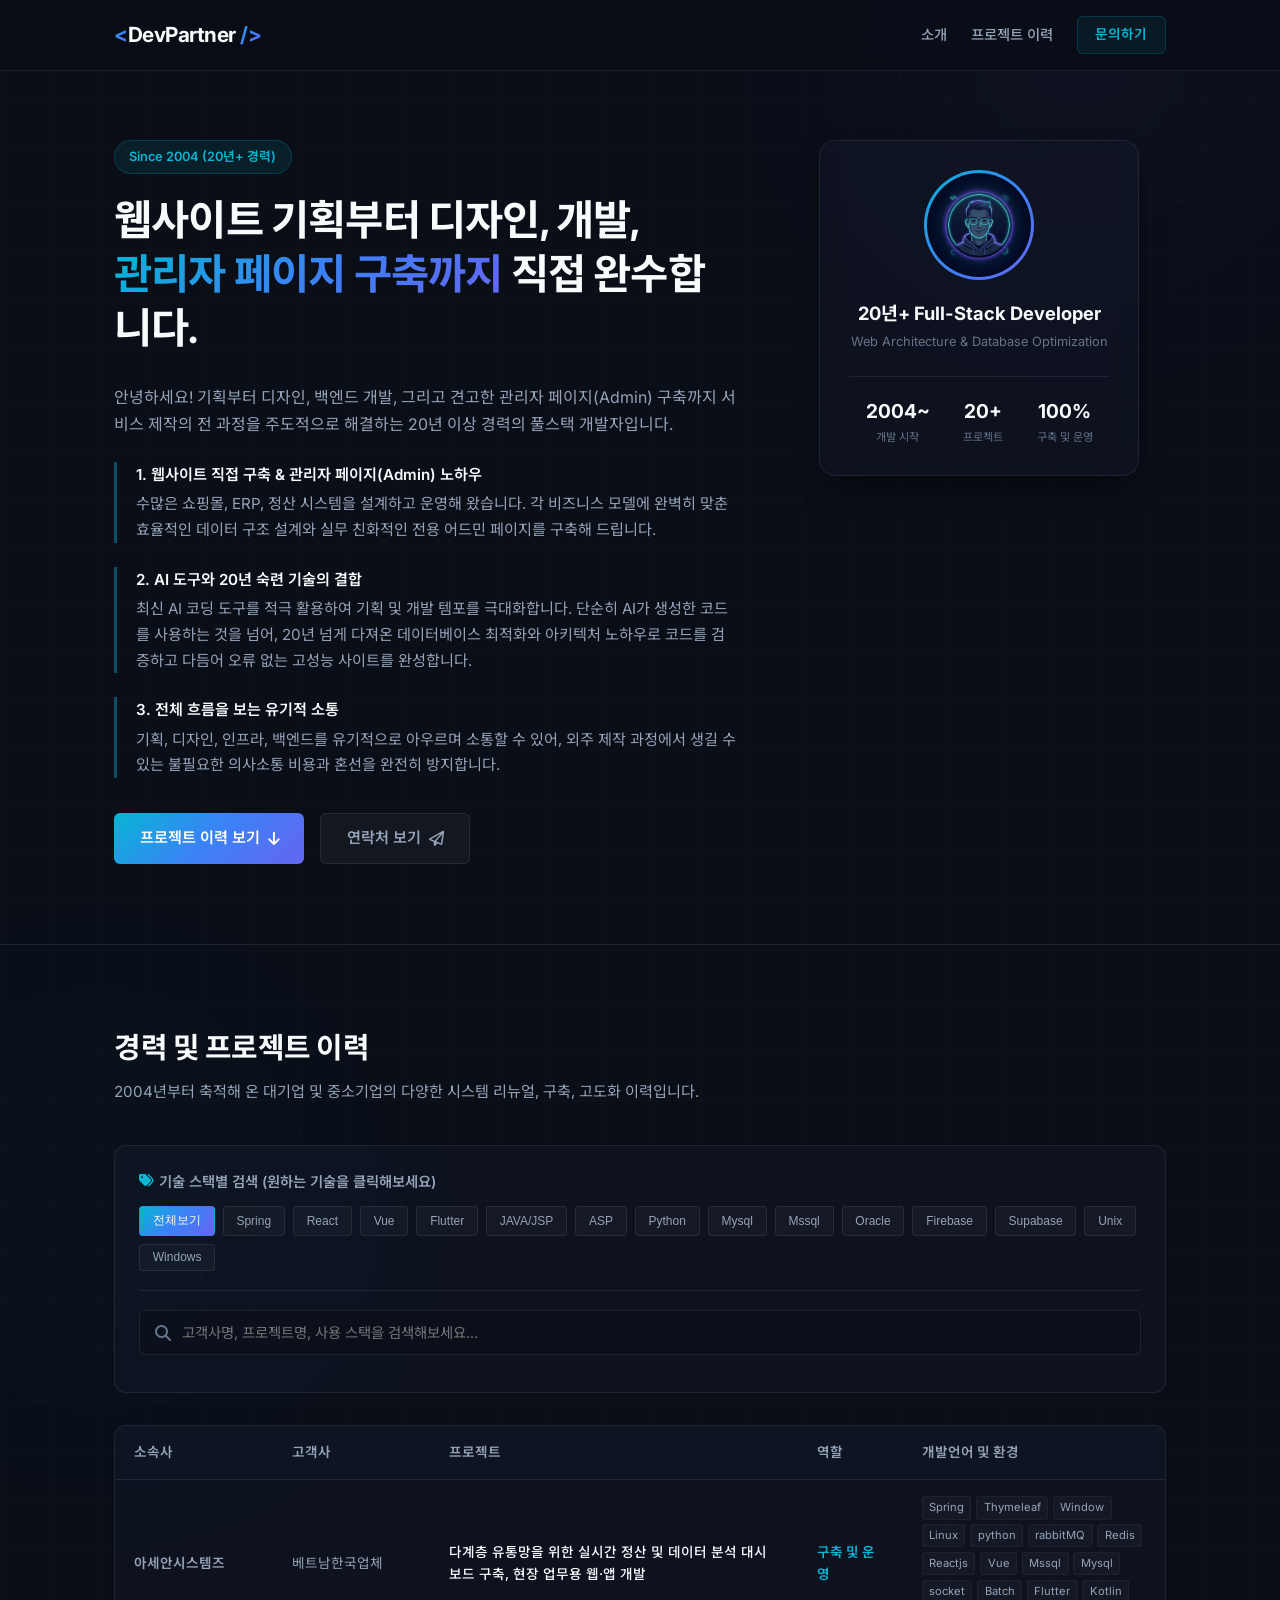
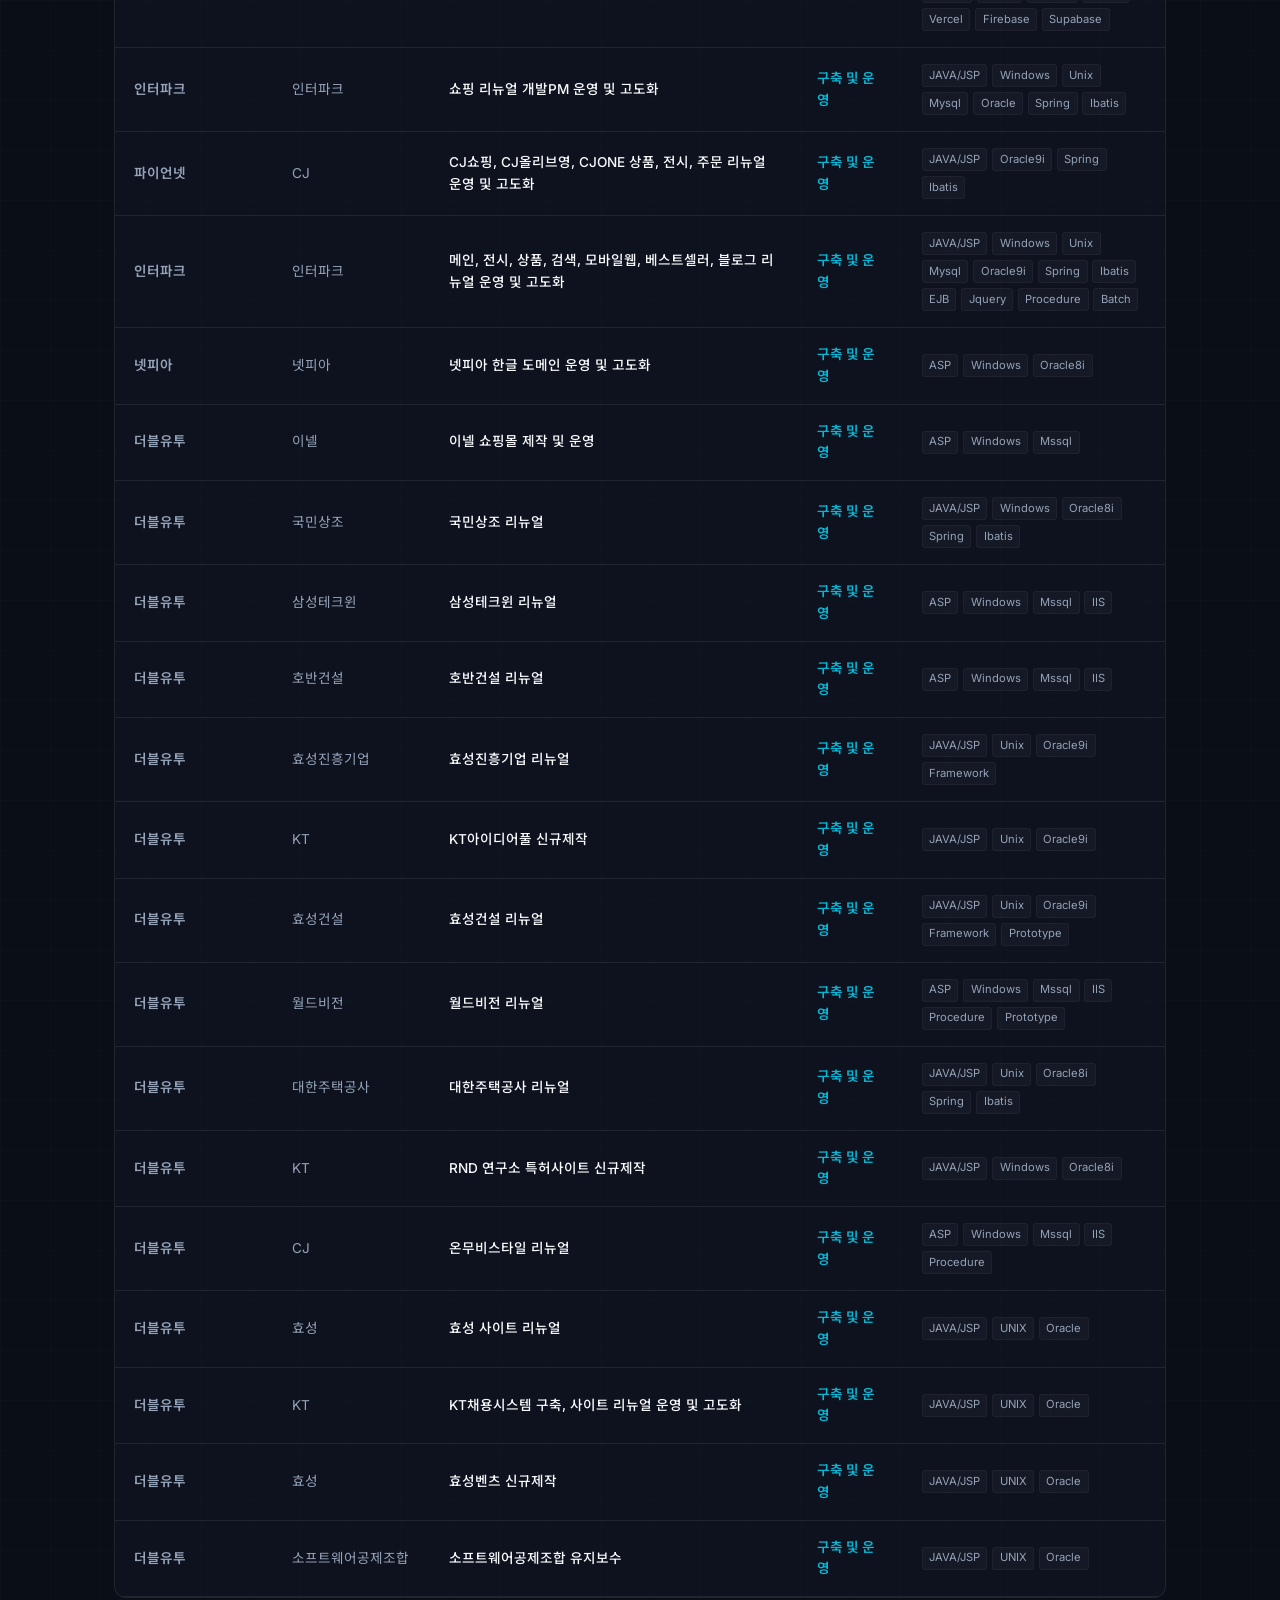
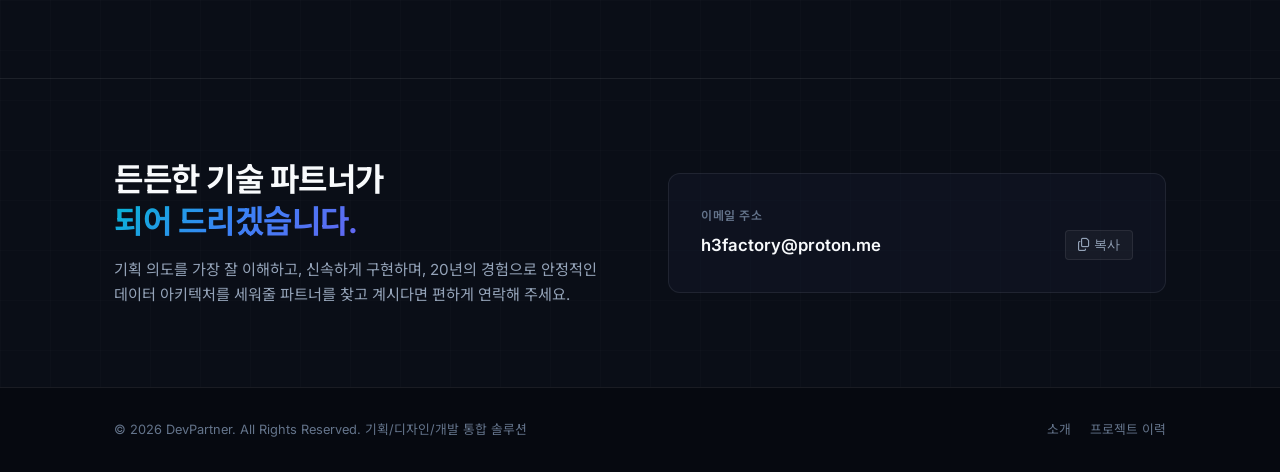
==== profile.html @ cbf25f6d "profile profile" ====
<!DOCTYPE html>
<html lang="ko">
<head>
    <meta charset="UTF-8">
    <meta name="viewport" content="width=device-width, initial-scale=1.0">
    <meta name="description" content="2004년부터 시작된 20년+ 경력의 풀스택 개발자 포트폴리오. 기획, 디자인, 백엔드 개발, 관리자 페이지 구축까지 웹서비스의 전 과정을 신뢰할 수 있게 해결합니다.">
    <meta name="keywords" content="풀스택 개발자, 웹개발, 관리자페이지 구축, 쇼핑몰 제작, ERP 개발, 데이터베이스 최적화, 20년 경력 개발자">
    <title>20년+ 경력 풀스택 개발자 | 신뢰받는 기술 파트너</title>
    <!-- Google Fonts -->
    <link rel="preconnect" href="https://fonts.googleapis.com">
    <link rel="preconnect" href="https://fonts.gstatic.com" crossorigin>
    <link href="https://fonts.googleapis.com/css2?family=Inter:wght@300;400;500;600;700&family=Noto+Sans+KR:wght@300;400;500;700&display=swap" rel="stylesheet">
    <!-- Font Awesome for Icons -->
    <link rel="stylesheet" href="https://cdnjs.cloudflare.com/ajax/libs/font-awesome/6.4.0/css/all.min.css">
    <!-- Custom Style -->
    <link rel="stylesheet" href="style.css">
</head>
<body>
    <!-- Background Decoration Grid -->
    <div class="grid-bg"></div>
    <div class="glow-effect glow-1"></div>
    <div class="glow-effect glow-2"></div>

    <header class="header">
        <div class="container header-container">
            <a href="#" class="logo">
                <span class="logo-accent">&lt;</span>DevPartner<span class="logo-accent"> /&gt;</span>
            </a>
            <nav class="nav">
                <a href="#about" class="nav-link">소개</a>
                <a href="#projects" class="nav-link">프로젝트 이력</a>
                <a href="#contact" class="nav-btn">문의하기</a>
            </nav>
        </div>
    </header>

    <main>
        <!-- Intro Section -->
        <section id="about" class="intro-section">
            <div class="container intro-container">
                <div class="intro-content">
                    <div class="badge">Since 2004 (20년+ 경력)</div>
                    <h1 class="intro-title">
                        웹사이트 기획부터 디자인, 개발,<br>
                        <span class="text-gradient">관리자 페이지 구축까지</span> 직접 완수합니다.
                    </h1>
                    <div class="intro-body-text">
                        <p>
                            안녕하세요! 기획부터 디자인, 백엔드 개발, 그리고 견고한 관리자 페이지(Admin) 구축까지 서비스 제작의 전 과정을 주도적으로 해결하는 20년 이상 경력의 풀스택 개발자입니다.
                        </p>
                        <p class="highlight-text">
                            <strong>1. 웹사이트 직접 구축 & 관리자 페이지(Admin) 노하우</strong><br>
                            수많은 쇼핑몰, ERP, 정산 시스템을 설계하고 운영해 왔습니다. 각 비즈니스 모델에 완벽히 맞춘 효율적인 데이터 구조 설계와 실무 친화적인 전용 어드민 페이지를 구축해 드립니다.
                        </p>
                        <p class="highlight-text">
                            <strong>2. AI 도구와 20년 숙련 기술의 결합</strong><br>
                            최신 AI 코딩 도구를 적극 활용하여 기획 및 개발 템포를 극대화합니다. 단순히 AI가 생성한 코드를 사용하는 것을 넘어, 20년 넘게 다져온 데이터베이스 최적화와 아키텍처 노하우로 코드를 검증하고 다듬어 오류 없는 고성능 사이트를 완성합니다.
                        </p>
                        <p class="highlight-text">
                            <strong>3. 전체 흐름을 보는 유기적 소통</strong><br>
                            기획, 디자인, 인프라, 백엔드를 유기적으로 아우르며 소통할 수 있어, 외주 제작 과정에서 생길 수 있는 불필요한 의사소통 비용과 혼선을 완전히 방지합니다.
                        </p>
                    </div>
                    <div class="intro-actions">
                        <a href="#projects" class="btn btn-primary">프로젝트 이력 보기 <i class="fa-solid fa-arrow-down"></i></a>
                        <a href="#contact" class="btn btn-secondary">연락처 보기 <i class="fa-regular fa-paper-plane"></i></a>
                    </div>
                </div>
                <div class="intro-visual">
                    <div class="profile-card">
                        <div class="profile-avatar-wrapper">
                            <img src="assets/developer_profile.png" alt="Developer Avatar" class="profile-avatar">
                        </div>
                        <div class="profile-info">
                            <div class="profile-name">20년+ Full-Stack Developer</div>
                            <div class="profile-subtitle">Web Architecture & Database Optimization</div>
                            <div class="profile-stats">
                                <div class="stat-item">
                                    <span class="stat-num">2004~</span>
                                    <span class="stat-label">개발 시작</span>
                                </div>
                                <div class="stat-item">
                                    <span class="stat-num">20+</span>
                                    <span class="stat-label">프로젝트</span>
                                </div>
                                <div class="stat-item">
                                    <span class="stat-num">100%</span>
                                    <span class="stat-label">구축 및 운영</span>
                                </div>
                            </div>
                        </div>
                    </div>
                </div>
            </div>
        </section>

        <!-- Projects & Tech Filter Section -->
        <section id="projects" class="projects-section">
            <div class="container">
                <div class="section-header-left">
                    <h2 class="section-title">경력 및 프로젝트 이력</h2>
                    <p class="section-subtitle">2004년부터 축적해 온 대기업 및 중소기업의 다양한 시스템 리뉴얼, 구축, 고도화 이력입니다.</p>
                </div>

                <!-- Skill Tags & Interactive Filter -->
                <div class="filter-wrapper">
                    <div class="filter-title"><i class="fa-solid fa-tags"></i> 기술 스택별 검색 (원하는 기술을 클릭해보세요)</div>
                    <div class="tech-tags-container" id="tech-tags-container">
                        <!-- Will be dynamically populated with tags -->
                    </div>
                    <div class="search-filter-box">
                        <div class="search-input-wrapper">
                            <i class="fa-solid fa-magnifying-glass search-icon"></i>
                            <input type="text" id="project-search" placeholder="고객사명, 프로젝트명, 사용 스택을 검색해보세요...">
                            <button id="clear-search" class="clear-search-btn" style="display: none;"><i class="fa-solid fa-xmark"></i></button>
                        </div>
                        <div class="active-filters" id="active-filters">
                            <!-- Active filter badges -->
                        </div>
                    </div>
                </div>

                <!-- Responsive Project Table/Card view -->
                <div class="project-table-container">
                    <table class="project-table" id="project-table">
                        <thead>
                            <tr>
                                <th style="width: 15%">소속사</th>
                                <th style="width: 15%">고객사</th>
                                <th style="width: 35%">프로젝트</th>
                                <th style="width: 10%">역할</th>
                                <th style="width: 25%">개발언어 및 환경</th>
                            </tr>
                        </thead>
                        <tbody id="project-tbody">
                            <!-- Dynamic rows loaded by JS -->
                        </tbody>
                    </table>
                    
                    <!-- Mobile view cards placeholder -->
                    <div class="project-cards-container" id="project-cards-container">
                        <!-- Dynamic cards loaded by JS -->
                    </div>

                    <!-- No results message -->
                    <div class="no-results" id="no-results" style="display: none;">
                        <i class="fa-solid fa-triangle-exclamation"></i>
                        <p>검색 조건에 맞는 프로젝트 이력이 없습니다. 다른 검색어를 입력해 보세요.</p>
                        <button class="btn btn-secondary btn-sm" id="reset-filters">필터 초기화</button>
                    </div>
                </div>
            </div>
        </section>

        <!-- CTA & Contact Section -->
        <section id="contact" class="contact-section">
            <div class="container contact-container">
                <div class="contact-info">
                    <h2 class="contact-title">든든한 기술 파트너가<br><span class="text-gradient">되어 드리겠습니다.</span></h2>
                    <p class="contact-desc">
                        기획 의도를 가장 잘 이해하고, 신속하게 구현하며, 20년의 경험으로 안정적인 데이터 아키텍처를 세워줄 파트너를 찾고 계시다면 편하게 연락해 주세요.
                    </p>
                </div>
                <div class="contact-card-simple">
                    <div class="contact-details-simple">
                        <div class="contact-item-simple">
                            <span class="contact-label-simple">이메일 주소</span>
                            <div class="contact-value-row">
                                <span class="contact-value-simple" id="email-text">h3factory@proton.me</span>
                                <button class="copy-btn-simple" data-clipboard="email-text" title="이메일 복사"><i class="fa-regular fa-copy"></i> 복사</button>
                            </div>
                        </div>
                    </div>
                </div>
            </div>
        </section>
    </main>

    <footer class="footer">
        <div class="container footer-container">
            <p class="copyright">&copy; 2026 DevPartner. All Rights Reserved. 기획/디자인/개발 통합 솔루션</p>
            <div class="footer-links">
                <a href="#about">소개</a>
                <a href="#projects">프로젝트 이력</a>
            </div>
        </div>
    </footer>

    <!-- Toast Notification for Copy -->
    <div id="toast" class="toast">복사되었습니다!</div>

    <!-- Script File -->
    <script src="script.js"></script>
</body>
</html>
---- style.css ----
/* Design System & Reset */
:root {
    --bg-main: #0a0e17;
    --bg-card: rgba(20, 27, 45, 0.4);
    --bg-header: rgba(10, 14, 23, 0.85);
    --border-color: rgba(255, 255, 255, 0.08);
    --border-hover: rgba(56, 189, 248, 0.3);
    
    --text-primary: #f8fafc;
    --text-secondary: #94a3b8;
    --text-muted: #64748b;
    
    --accent-blue: #3b82f6;
    --accent-teal: #0d9488;
    --accent-cyan: #06b6d4;
    --accent-indigo: #6366f1;
    --gradient-primary: linear-gradient(135deg, #06b6d4 0%, #3b82f6 50%, #6366f1 100%);
    
    --font-sans: 'Inter', 'Noto Sans KR', sans-serif;
    --transition-smooth: all 0.25s cubic-bezier(0.4, 0, 0.2, 1);
    --shadow-premium: 0 15px 35px -15px rgba(0, 0, 0, 0.8);
    --shadow-glow: 0 0 15px rgba(6, 182, 212, 0.15);
}

* {
    margin: 0;
    padding: 0;
    box-sizing: border-box;
}

html {
    scroll-behavior: smooth;
    font-size: 16px;
}

body {
    background-color: var(--bg-main);
    color: var(--text-primary);
    font-family: var(--font-sans);
    line-height: 1.6;
    overflow-x: hidden;
    position: relative;
}

/* Background Aesthetics */
.grid-bg {
    position: absolute;
    top: 0;
    left: 0;
    width: 100%;
    height: 100%;
    background-size: 50px 50px;
    background-image: 
        linear-gradient(to right, rgba(255, 255, 255, 0.012) 1px, transparent 1px),
        linear-gradient(to bottom, rgba(255, 255, 255, 0.012) 1px, transparent 1px);
    pointer-events: none;
    z-index: -2;
}

.glow-effect {
    position: absolute;
    width: 600px;
    height: 600px;
    border-radius: 50%;
    filter: blur(120px);
    pointer-events: none;
    z-index: -1;
    opacity: 0.5;
}

.glow-1 {
    top: -250px;
    right: -100px;
    background: radial-gradient(circle, rgba(99, 102, 241, 0.15) 0%, transparent 70%);
}

.glow-2 {
    top: 900px;
    left: -200px;
    background: radial-gradient(circle, rgba(6, 182, 212, 0.1) 0%, transparent 70%);
}

/* Container */
.container {
    width: 100%;
    max-width: 1100px;
    margin: 0 auto;
    padding: 0 1.5rem;
}

/* Typography & Accent */
.text-gradient {
    background: var(--gradient-primary);
    -webkit-background-clip: text;
    -webkit-text-fill-color: transparent;
    font-weight: 700;
}

/* Buttons */
.btn {
    display: inline-flex;
    align-items: center;
    justify-content: center;
    gap: 0.5rem;
    padding: 0.75rem 1.6rem;
    font-size: 0.95rem;
    font-weight: 600;
    border-radius: 6px;
    cursor: pointer;
    transition: var(--transition-smooth);
    text-decoration: none;
}

.btn-primary {
    background: var(--gradient-primary);
    color: #fff;
    border: none;
}

.btn-primary:hover {
    transform: translateY(-2px);
    box-shadow: var(--shadow-glow);
}

.btn-secondary {
    background: rgba(255, 255, 255, 0.04);
    color: var(--text-secondary);
    border: 1px solid var(--border-color);
}

.btn-secondary:hover {
    background: rgba(255, 255, 255, 0.08);
    border-color: var(--text-muted);
    color: var(--text-primary);
    transform: translateY(-2px);
}

.btn-sm {
    padding: 0.4rem 0.8rem;
    font-size: 0.8rem;
}

/* Header */
.header {
    position: fixed;
    top: 0;
    left: 0;
    width: 100%;
    z-index: 100;
    background: var(--bg-header);
    backdrop-filter: blur(16px);
    -webkit-backdrop-filter: blur(16px);
    border-bottom: 1px solid var(--border-color);
}

.header-container {
    height: 70px;
    display: flex;
    align-items: center;
    justify-content: space-between;
}

.logo {
    font-size: 1.3rem;
    font-weight: 700;
    color: var(--text-primary);
    text-decoration: none;
    letter-spacing: -0.5px;
}

.logo-accent {
    background: var(--gradient-primary);
    -webkit-background-clip: text;
    -webkit-text-fill-color: transparent;
}

.nav {
    display: flex;
    align-items: center;
    gap: 1.5rem;
}

.nav-link {
    color: var(--text-secondary);
    text-decoration: none;
    font-size: 0.9rem;
    font-weight: 500;
    transition: var(--transition-smooth);
}

.nav-link:hover {
    color: var(--text-primary);
}

.nav-btn {
    background: rgba(6, 182, 212, 0.08);
    color: var(--accent-cyan);
    border: 1px solid rgba(6, 182, 212, 0.2);
    padding: 0.45rem 1.1rem;
    border-radius: 6px;
    font-weight: 600;
    text-decoration: none;
    font-size: 0.85rem;
    transition: var(--transition-smooth);
}

.nav-btn:hover {
    background: var(--gradient-primary);
    color: #fff;
    border-color: transparent;
}

/* Intro Section */
.intro-section {
    padding-top: 140px;
    padding-bottom: 80px;
}

.intro-container {
    display: grid;
    grid-template-columns: 1.25fr 0.75fr;
    gap: 3.5rem;
    align-items: flex-start;
}

.badge {
    display: inline-flex;
    background: rgba(6, 182, 212, 0.1);
    color: var(--accent-cyan);
    padding: 0.35rem 0.9rem;
    border-radius: 50px;
    font-size: 0.8rem;
    font-weight: 600;
    margin-bottom: 1.2rem;
    border: 1px solid rgba(6, 182, 212, 0.2);
}

.intro-title {
    font-size: 2.6rem;
    font-weight: 700;
    line-height: 1.3;
    margin-bottom: 1.8rem;
    letter-spacing: -0.8px;
}

.intro-body-text {
    font-size: 1rem;
    color: var(--text-secondary);
    display: flex;
    flex-direction: column;
    gap: 1.5rem;
    margin-bottom: 2.2rem;
}

.intro-body-text p {
    line-height: 1.7;
}

.highlight-text {
    border-left: 3px solid rgba(6, 182, 212, 0.4);
    padding-left: 1.2rem;
    font-size: 0.95rem;
}

.highlight-text strong {
    color: var(--text-primary);
    font-weight: 600;
    display: inline-block;
    margin-bottom: 0.2rem;
}

.intro-actions {
    display: flex;
    gap: 1rem;
}

.intro-visual {
    display: flex;
    justify-content: center;
    position: sticky;
    top: 110px;
}

/* Profile Card */
.profile-card {
    background: var(--bg-card);
    backdrop-filter: blur(12px);
    -webkit-backdrop-filter: blur(12px);
    border: 1px solid var(--border-color);
    border-radius: 16px;
    padding: 1.8rem;
    width: 100%;
    max-width: 320px;
    box-shadow: var(--shadow-premium);
    text-align: center;
    transition: var(--transition-smooth);
}

.profile-card:hover {
    border-color: var(--border-hover);
    transform: translateY(-2px);
}

.profile-avatar-wrapper {
    width: 110px;
    height: 110px;
    border-radius: 50%;
    margin: 0 auto 1.2rem auto;
    padding: 3px;
    background: var(--gradient-primary);
}

.profile-avatar {
    width: 100%;
    height: 100%;
    border-radius: 50%;
    object-fit: cover;
    background: var(--bg-main);
}

.profile-name {
    font-size: 1.15rem;
    font-weight: 700;
    margin-bottom: 0.2rem;
}

.profile-subtitle {
    font-size: 0.8rem;
    color: var(--text-muted);
    margin-bottom: 1.5rem;
}

.profile-stats {
    display: flex;
    justify-content: space-around;
    border-top: 1px solid var(--border-color);
    padding-top: 1.2rem;
}

.stat-item {
    display: flex;
    flex-direction: column;
    align-items: center;
}

.stat-num {
    font-size: 1.2rem;
    font-weight: 700;
    color: var(--text-primary);
}

.stat-label {
    font-size: 0.7rem;
    color: var(--text-muted);
    margin-top: 0.1rem;
}

/* Projects Section */
.projects-section {
    padding: 80px 0;
    border-top: 1px solid var(--border-color);
}

.section-header-left {
    margin-bottom: 2.5rem;
}

.section-title {
    font-size: 1.8rem;
    font-weight: 700;
    margin-bottom: 0.6rem;
    letter-spacing: -0.5px;
}

.section-subtitle {
    font-size: 0.95rem;
    color: var(--text-secondary);
}

/* Filters & Search */
.filter-wrapper {
    background: var(--bg-card);
    border: 1px solid var(--border-color);
    border-radius: 12px;
    padding: 1.5rem;
    margin-bottom: 2rem;
}

.filter-title {
    font-size: 0.9rem;
    font-weight: 600;
    margin-bottom: 0.8rem;
    color: var(--text-secondary);
    display: flex;
    align-items: center;
    gap: 0.4rem;
}

.filter-title i {
    color: var(--accent-cyan);
}

.tech-tags-container {
    display: flex;
    flex-wrap: wrap;
    gap: 0.5rem;
    margin-bottom: 1.2rem;
}

.tech-tag {
    background: rgba(255, 255, 255, 0.03);
    border: 1px solid var(--border-color);
    color: var(--text-secondary);
    padding: 0.35rem 0.8rem;
    border-radius: 4px;
    font-size: 0.75rem;
    font-weight: 500;
    cursor: pointer;
    transition: var(--transition-smooth);
}

.tech-tag:hover {
    background: rgba(255, 255, 255, 0.07);
    color: var(--text-primary);
}

.tech-tag.active {
    background: var(--gradient-primary);
    color: #fff;
    border-color: transparent;
}

.search-filter-box {
    display: flex;
    flex-direction: column;
    gap: 0.8rem;
    border-top: 1px solid var(--border-color);
    padding-top: 1.2rem;
}

.search-input-wrapper {
    position: relative;
    width: 100%;
}

.search-icon {
    position: absolute;
    left: 1rem;
    top: 50%;
    transform: translateY(-50%);
    color: var(--text-muted);
}

#project-search {
    width: 100%;
    background: rgba(0, 0, 0, 0.15);
    border: 1px solid var(--border-color);
    padding: 0.8rem 1rem 0.8rem 2.6rem;
    border-radius: 6px;
    color: var(--text-primary);
    font-family: var(--font-sans);
    font-size: 0.9rem;
    transition: var(--transition-smooth);
}

#project-search:focus {
    outline: none;
    border-color: var(--accent-cyan);
}

.clear-search-btn {
    position: absolute;
    right: 1rem;
    top: 50%;
    transform: translateY(-50%);
    background: none;
    border: none;
    color: var(--text-muted);
    cursor: pointer;
}

.active-filters {
    display: flex;
    flex-wrap: wrap;
    gap: 0.4rem;
}

.filter-badge {
    background: rgba(6, 182, 212, 0.08);
    color: var(--accent-cyan);
    border: 1px solid rgba(6, 182, 212, 0.2);
    padding: 0.25rem 0.6rem;
    border-radius: 4px;
    font-size: 0.75rem;
    display: flex;
    align-items: center;
    gap: 0.3rem;
}

.filter-badge i {
    cursor: pointer;
}

/* Project Table Layout */
.project-table-container {
    background: var(--bg-card);
    border: 1px solid var(--border-color);
    border-radius: 12px;
    overflow: hidden;
}

.project-table {
    width: 100%;
    border-collapse: collapse;
    text-align: left;
}

.project-table th {
    background: rgba(15, 23, 42, 0.3);
    padding: 1rem 1.2rem;
    font-weight: 600;
    font-size: 0.85rem;
    color: var(--text-secondary);
    border-bottom: 1px solid var(--border-color);
}

.project-table td {
    padding: 1rem 1.2rem;
    font-size: 0.85rem;
    border-bottom: 1px solid var(--border-color);
    color: var(--text-secondary);
    vertical-align: middle;
}

.project-table tbody tr {
    transition: var(--transition-smooth);
}

.project-table tbody tr:hover {
    background: rgba(255, 255, 255, 0.015);
}

.project-table tbody tr:hover td {
    color: var(--text-primary);
}

.project-table td strong {
    color: var(--text-primary);
    font-weight: 500;
}

.cell-company {
    font-weight: 600;
}

.cell-role {
    font-weight: 600;
    color: var(--accent-cyan) !important;
}

.tech-badges-wrapper {
    display: flex;
    flex-wrap: wrap;
    gap: 0.3rem;
}

.badge-tech {
    background: rgba(255, 255, 255, 0.03);
    border: 1px solid rgba(255, 255, 255, 0.04);
    color: var(--text-secondary);
    padding: 0.1rem 0.4rem;
    border-radius: 3px;
    font-size: 0.7rem;
    font-family: 'Inter', sans-serif;
}

tr:hover .badge-tech {
    background: rgba(255, 255, 255, 0.06);
    color: var(--text-primary);
}

/* Mobile Cards View */
.project-cards-container {
    display: none;
    flex-direction: column;
    gap: 0.8rem;
    padding: 1.2rem;
}

.project-card-item {
    background: rgba(0, 0, 0, 0.15);
    border: 1px solid var(--border-color);
    border-radius: 8px;
    padding: 1.2rem;
    transition: var(--transition-smooth);
}

.project-card-item:hover {
    border-color: var(--border-hover);
}

.p-card-header {
    display: flex;
    justify-content: space-between;
    align-items: flex-start;
    margin-bottom: 0.6rem;
    border-bottom: 1px solid rgba(255, 255, 255, 0.04);
    padding-bottom: 0.6rem;
}

.p-card-meta {
    display: flex;
    flex-direction: column;
}

.p-card-company {
    font-size: 0.75rem;
    color: var(--accent-cyan);
    font-weight: 600;
}

.p-card-client {
    font-size: 0.95rem;
    font-weight: 700;
    color: var(--text-primary);
}

.p-card-role {
    background: rgba(13, 148, 136, 0.15);
    color: var(--accent-teal);
    font-size: 0.7rem;
    font-weight: 600;
    padding: 0.15rem 0.4rem;
    border-radius: 3px;
}

.p-card-title {
    font-size: 0.9rem;
    color: var(--text-primary);
    margin-bottom: 0.8rem;
    line-height: 1.45;
}

.p-card-techs {
    display: flex;
    flex-wrap: wrap;
    gap: 0.3rem;
}

/* No Results State */
.no-results {
    text-align: center;
    padding: 3rem 1.5rem;
    color: var(--text-secondary);
}

.no-results i {
    font-size: 2.5rem;
    color: var(--text-muted);
    margin-bottom: 0.8rem;
}

.no-results p {
    margin-bottom: 1.2rem;
}

/* Contact Section Simple */
.contact-section {
    padding: 80px 0;
    border-top: 1px solid var(--border-color);
}

.contact-container {
    display: grid;
    grid-template-columns: 1fr 1fr;
    gap: 3.5rem;
    align-items: center;
}

.contact-title {
    font-size: 2rem;
    font-weight: 700;
    line-height: 1.3;
    margin-bottom: 1rem;
    letter-spacing: -0.5px;
}

.contact-desc {
    font-size: 0.95rem;
    color: var(--text-secondary);
}

.contact-card-simple {
    background: var(--bg-card);
    border: 1px solid var(--border-color);
    border-radius: 12px;
    padding: 2rem;
}

.contact-details-simple {
    display: flex;
    flex-direction: column;
    gap: 1.2rem;
}

.contact-item-simple {
    display: flex;
    flex-direction: column;
    gap: 0.3rem;
}

.contact-label-simple {
    font-size: 0.75rem;
    color: var(--text-muted);
    text-transform: uppercase;
    letter-spacing: 0.5px;
    font-weight: 600;
}

.contact-value-row {
    display: flex;
    align-items: center;
    justify-content: space-between;
    gap: 1rem;
}

.contact-value-simple {
    font-size: 1.05rem;
    font-weight: 600;
    color: var(--text-primary);
    font-family: 'Inter', sans-serif;
}

.copy-btn-simple {
    background: rgba(255, 255, 255, 0.04);
    border: 1px solid var(--border-color);
    color: var(--text-secondary);
    cursor: pointer;
    padding: 0.35rem 0.75rem;
    border-radius: 4px;
    font-size: 0.8rem;
    font-weight: 500;
    display: flex;
    align-items: center;
    gap: 0.3rem;
    transition: var(--transition-smooth);
}

.copy-btn-simple:hover {
    background: rgba(255, 255, 255, 0.1);
    color: var(--text-primary);
    border-color: var(--text-muted);
}

/* Toast */
.toast {
    position: fixed;
    bottom: 2rem;
    right: 2rem;
    background: #0d9488;
    color: white;
    padding: 0.75rem 1.4rem;
    border-radius: 6px;
    font-weight: 600;
    box-shadow: 0 10px 25px rgba(13, 148, 136, 0.3);
    z-index: 1000;
    opacity: 0;
    transform: translateY(20px);
    pointer-events: none;
    transition: var(--transition-smooth);
}

.toast.show {
    opacity: 1;
    transform: translateY(0);
}

/* Footer */
.footer {
    border-top: 1px solid var(--border-color);
    padding: 2rem 0;
    background: #060910;
}

.footer-container {
    display: flex;
    justify-content: space-between;
    align-items: center;
}

.copyright {
    font-size: 0.8rem;
    color: var(--text-muted);
}

.footer-links {
    display: flex;
    gap: 1.2rem;
}

.footer-links a {
    font-size: 0.8rem;
    color: var(--text-muted);
    text-decoration: none;
    transition: var(--transition-smooth);
}

.footer-links a:hover {
    color: var(--text-primary);
}

/* Responsive */
@media (max-width: 992px) {
    .intro-container {
        grid-template-columns: 1fr;
        gap: 3rem;
    }
    
    .intro-visual {
        order: -1;
        position: relative;
        top: 0;
        margin-bottom: 1rem;
    }
    
    .profile-card {
        max-width: 100%;
        display: flex;
        align-items: center;
        text-align: left;
        gap: 2rem;
    }
    
    .profile-avatar-wrapper {
        margin: 0;
    }
    
    .profile-subtitle {
        margin-bottom: 0.5rem;
    }
    
    .profile-stats {
        border-top: none;
        padding-top: 0;
        gap: 2rem;
        justify-content: flex-start;
    }
    
    .contact-container {
        grid-template-columns: 1fr;
        gap: 2.5rem;
    }
}

@media (max-width: 768px) {
    html {
        font-size: 15px;
    }
    
    .intro-title {
        font-size: 2rem;
    }
    
    .profile-card {
        flex-direction: column;
        text-align: center;
        gap: 1rem;
    }
    
    .profile-avatar-wrapper {
        margin: 0 auto;
    }
    
    .profile-stats {
        border-top: 1px solid var(--border-color);
        padding-top: 1rem;
        justify-content: space-around;
        width: 100%;
    }
    
    /* Table Responsive Flip */
    .project-table {
        display: none;
    }
    
    .project-cards-container {
        display: flex;
    }
    
    .footer-container {
        flex-direction: column;
        gap: 1rem;
        text-align: center;
    }
}
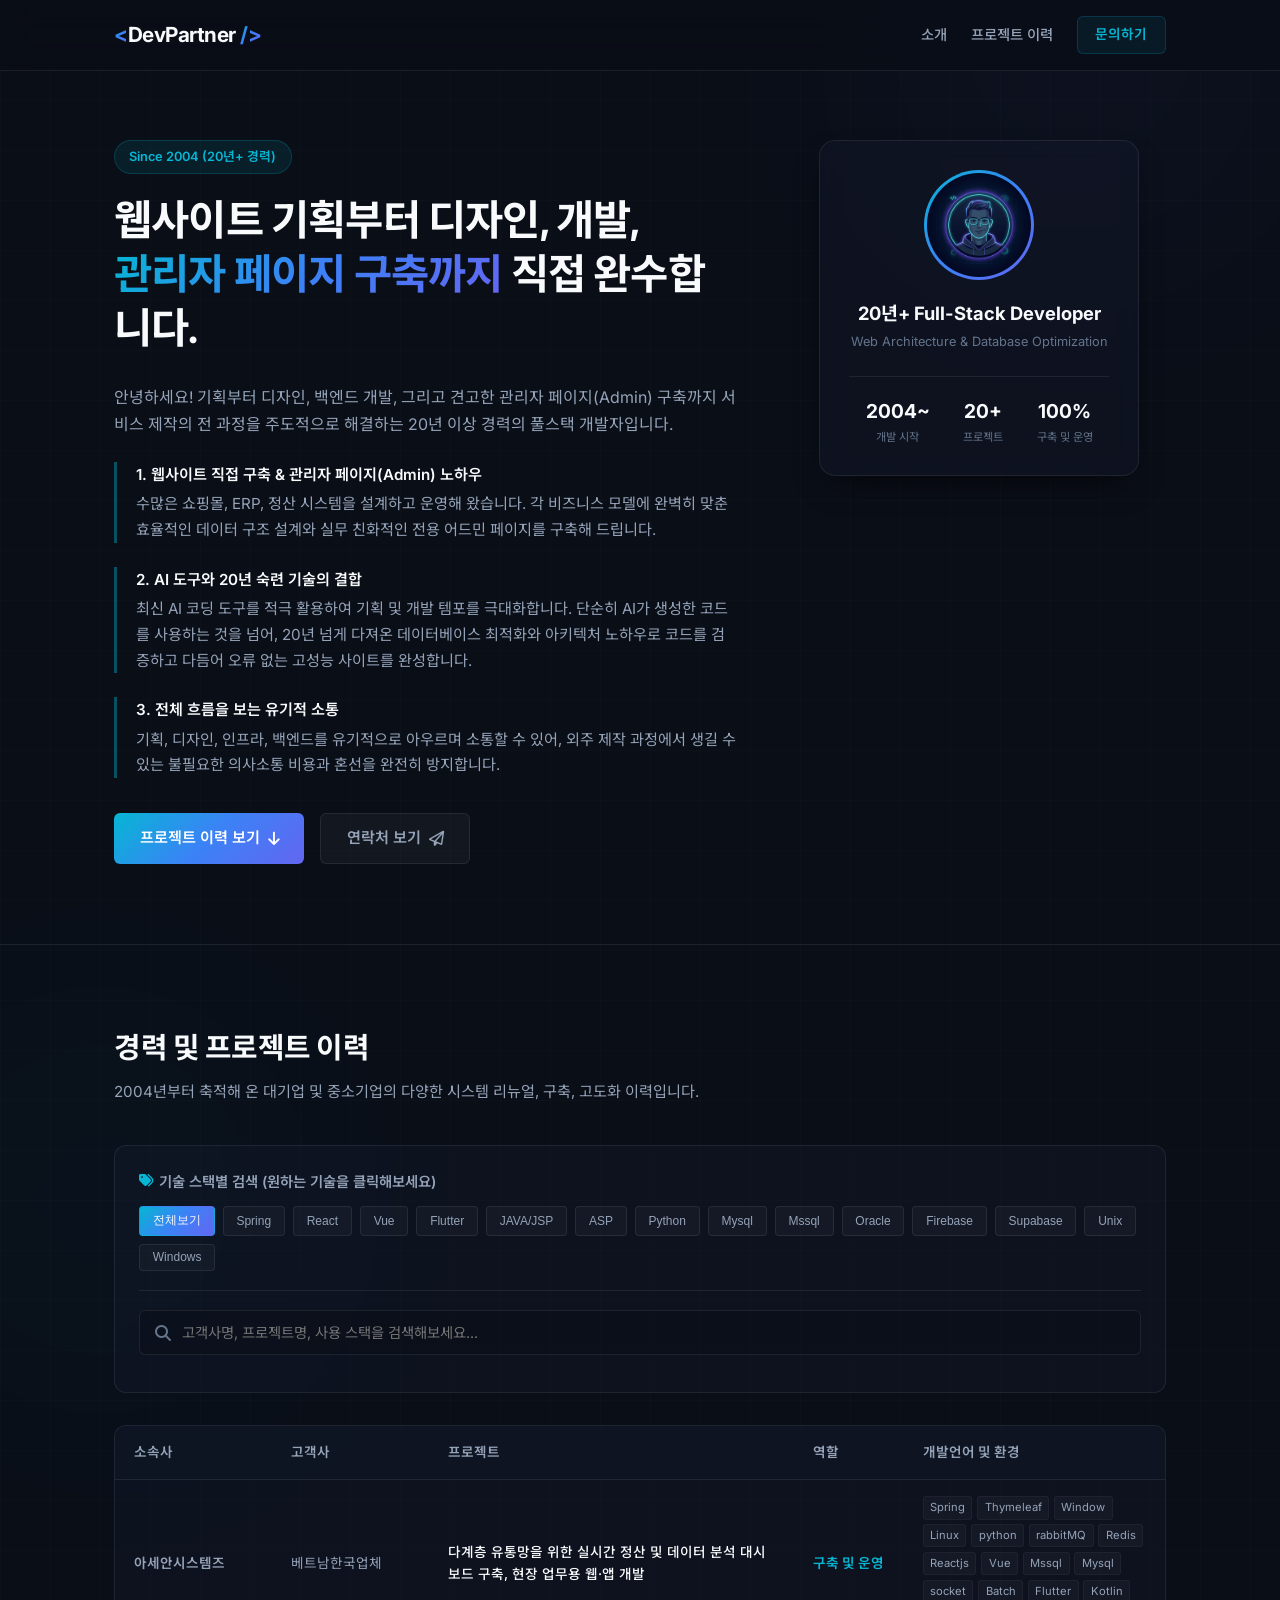
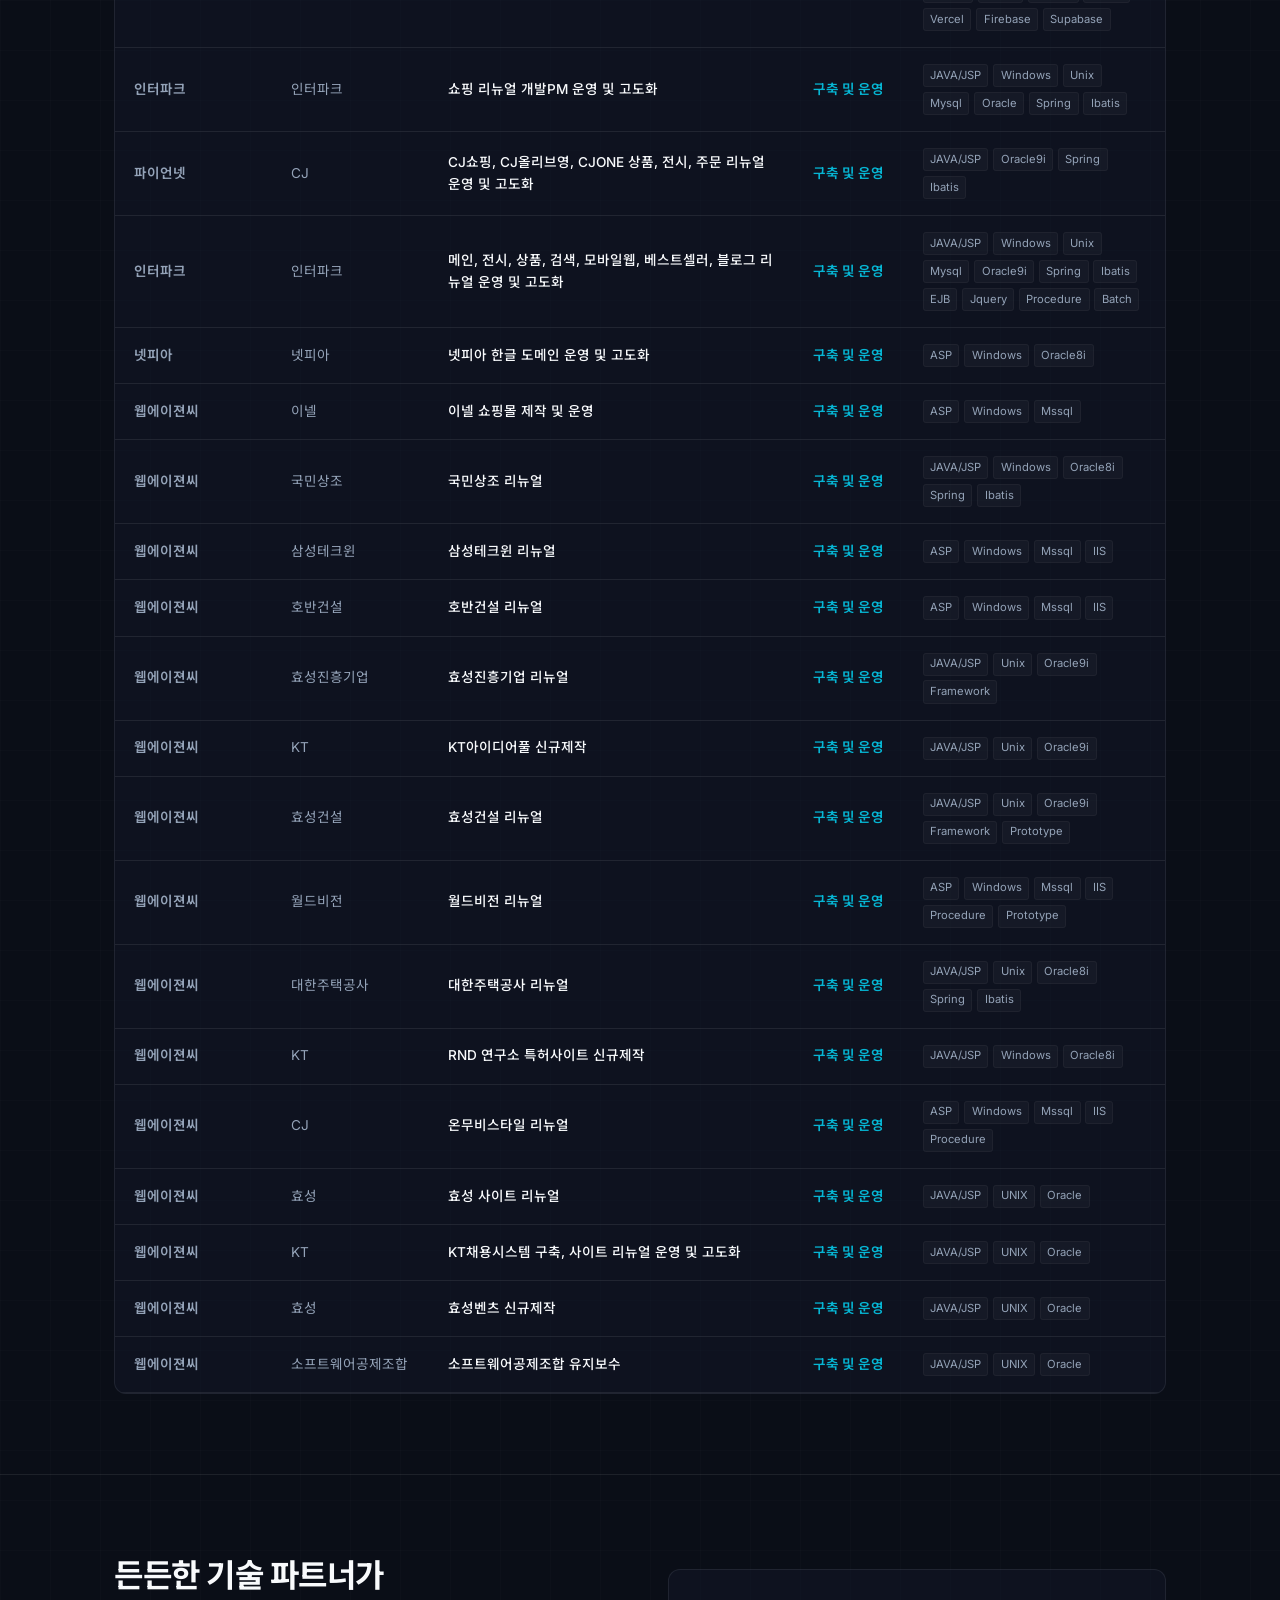
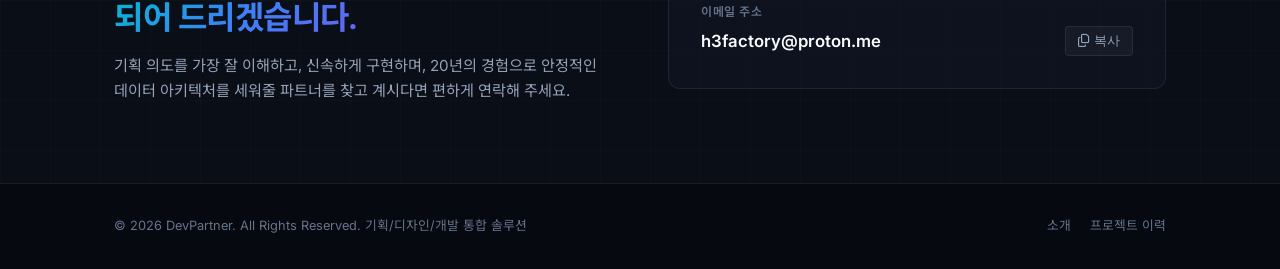
==== commit 5094a9f2: "4 4" ====
--- a/profile.html
+++ b/profile.html
@@ -1,20 +1,25 @@
 <!DOCTYPE html>
 <html lang="ko">
+
 <head>
     <meta charset="UTF-8">
     <meta name="viewport" content="width=device-width, initial-scale=1.0">
-    <meta name="description" content="2004년부터 시작된 20년+ 경력의 풀스택 개발자 포트폴리오. 기획, 디자인, 백엔드 개발, 관리자 페이지 구축까지 웹서비스의 전 과정을 신뢰할 수 있게 해결합니다.">
+    <meta name="description"
+        content="2004년부터 시작된 20년+ 경력의 풀스택 개발자 포트폴리오. 기획, 디자인, 백엔드 개발, 관리자 페이지 구축까지 웹서비스의 전 과정을 신뢰할 수 있게 해결합니다.">
     <meta name="keywords" content="풀스택 개발자, 웹개발, 관리자페이지 구축, 쇼핑몰 제작, ERP 개발, 데이터베이스 최적화, 20년 경력 개발자">
     <title>20년+ 경력 풀스택 개발자 | 신뢰받는 기술 파트너</title>
     <!-- Google Fonts -->
     <link rel="preconnect" href="https://fonts.googleapis.com">
     <link rel="preconnect" href="https://fonts.gstatic.com" crossorigin>
-    <link href="https://fonts.googleapis.com/css2?family=Inter:wght@300;400;500;600;700&family=Noto+Sans+KR:wght@300;400;500;700&display=swap" rel="stylesheet">
+    <link
+        href="https://fonts.googleapis.com/css2?family=Inter:wght@300;400;500;600;700&family=Noto+Sans+KR:wght@300;400;500;700&display=swap"
+        rel="stylesheet">
     <!-- Font Awesome for Icons -->
     <link rel="stylesheet" href="https://cdnjs.cloudflare.com/ajax/libs/font-awesome/6.4.0/css/all.min.css">
     <!-- Custom Style -->
-    <link rel="stylesheet" href="style.css">
+    <link rel="stylesheet" href="style.css?1">
 </head>
+
 <body>
     <!-- Background Decoration Grid -->
     <div class="grid-bg"></div>
@@ -46,15 +51,18 @@
                     </h1>
                     <div class="intro-body-text">
                         <p>
-                            안녕하세요! 기획부터 디자인, 백엔드 개발, 그리고 견고한 관리자 페이지(Admin) 구축까지 서비스 제작의 전 과정을 주도적으로 해결하는 20년 이상 경력의 풀스택 개발자입니다.
+                            안녕하세요! 기획부터 디자인, 백엔드 개발, 그리고 견고한 관리자 페이지(Admin) 구축까지 서비스 제작의 전 과정을 주도적으로 해결하는 20년 이상 경력의 풀스택
+                            개발자입니다.
                         </p>
                         <p class="highlight-text">
                             <strong>1. 웹사이트 직접 구축 & 관리자 페이지(Admin) 노하우</strong><br>
-                            수많은 쇼핑몰, ERP, 정산 시스템을 설계하고 운영해 왔습니다. 각 비즈니스 모델에 완벽히 맞춘 효율적인 데이터 구조 설계와 실무 친화적인 전용 어드민 페이지를 구축해 드립니다.
+                            수많은 쇼핑몰, ERP, 정산 시스템을 설계하고 운영해 왔습니다. 각 비즈니스 모델에 완벽히 맞춘 효율적인 데이터 구조 설계와 실무 친화적인 전용 어드민 페이지를
+                            구축해 드립니다.
                         </p>
                         <p class="highlight-text">
                             <strong>2. AI 도구와 20년 숙련 기술의 결합</strong><br>
-                            최신 AI 코딩 도구를 적극 활용하여 기획 및 개발 템포를 극대화합니다. 단순히 AI가 생성한 코드를 사용하는 것을 넘어, 20년 넘게 다져온 데이터베이스 최적화와 아키텍처 노하우로 코드를 검증하고 다듬어 오류 없는 고성능 사이트를 완성합니다.
+                            최신 AI 코딩 도구를 적극 활용하여 기획 및 개발 템포를 극대화합니다. 단순히 AI가 생성한 코드를 사용하는 것을 넘어, 20년 넘게 다져온 데이터베이스 최적화와
+                            아키텍처 노하우로 코드를 검증하고 다듬어 오류 없는 고성능 사이트를 완성합니다.
                         </p>
                         <p class="highlight-text">
                             <strong>3. 전체 흐름을 보는 유기적 소통</strong><br>
@@ -62,8 +70,10 @@
                         </p>
                     </div>
                     <div class="intro-actions">
-                        <a href="#projects" class="btn btn-primary">프로젝트 이력 보기 <i class="fa-solid fa-arrow-down"></i></a>
-                        <a href="#contact" class="btn btn-secondary">연락처 보기 <i class="fa-regular fa-paper-plane"></i></a>
+                        <a href="#projects" class="btn btn-primary">프로젝트 이력 보기 <i
+                                class="fa-solid fa-arrow-down"></i></a>
+                        <a href="#contact" class="btn btn-secondary">연락처 보기 <i
+                                class="fa-regular fa-paper-plane"></i></a>
                     </div>
                 </div>
                 <div class="intro-visual">
@@ -112,7 +122,8 @@
                         <div class="search-input-wrapper">
                             <i class="fa-solid fa-magnifying-glass search-icon"></i>
                             <input type="text" id="project-search" placeholder="고객사명, 프로젝트명, 사용 스택을 검색해보세요...">
-                            <button id="clear-search" class="clear-search-btn" style="display: none;"><i class="fa-solid fa-xmark"></i></button>
+                            <button id="clear-search" class="clear-search-btn" style="display: none;"><i
+                                    class="fa-solid fa-xmark"></i></button>
                         </div>
                         <div class="active-filters" id="active-filters">
                             <!-- Active filter badges -->
@@ -136,7 +147,7 @@
                             <!-- Dynamic rows loaded by JS -->
                         </tbody>
                     </table>
-                    
+
                     <!-- Mobile view cards placeholder -->
                     <div class="project-cards-container" id="project-cards-container">
                         <!-- Dynamic cards loaded by JS -->
@@ -167,7 +178,8 @@
                             <span class="contact-label-simple">이메일 주소</span>
                             <div class="contact-value-row">
                                 <span class="contact-value-simple" id="email-text">h3factory@proton.me</span>
-                                <button class="copy-btn-simple" data-clipboard="email-text" title="이메일 복사"><i class="fa-regular fa-copy"></i> 복사</button>
+                                <button class="copy-btn-simple" data-clipboard="email-text" title="이메일 복사"><i
+                                        class="fa-regular fa-copy"></i> 복사</button>
                             </div>
                         </div>
                     </div>
@@ -192,4 +204,5 @@
     <!-- Script File -->
     <script src="script.js"></script>
 </body>
-</html>
+
+</html>
--- a/style.css
+++ b/style.css
@@ -556,6 +556,7 @@
 .cell-role {
     font-weight: 600;
     color: var(--accent-cyan) !important;
+    white-space: nowrap;
 }
 
 .tech-badges-wrapper {
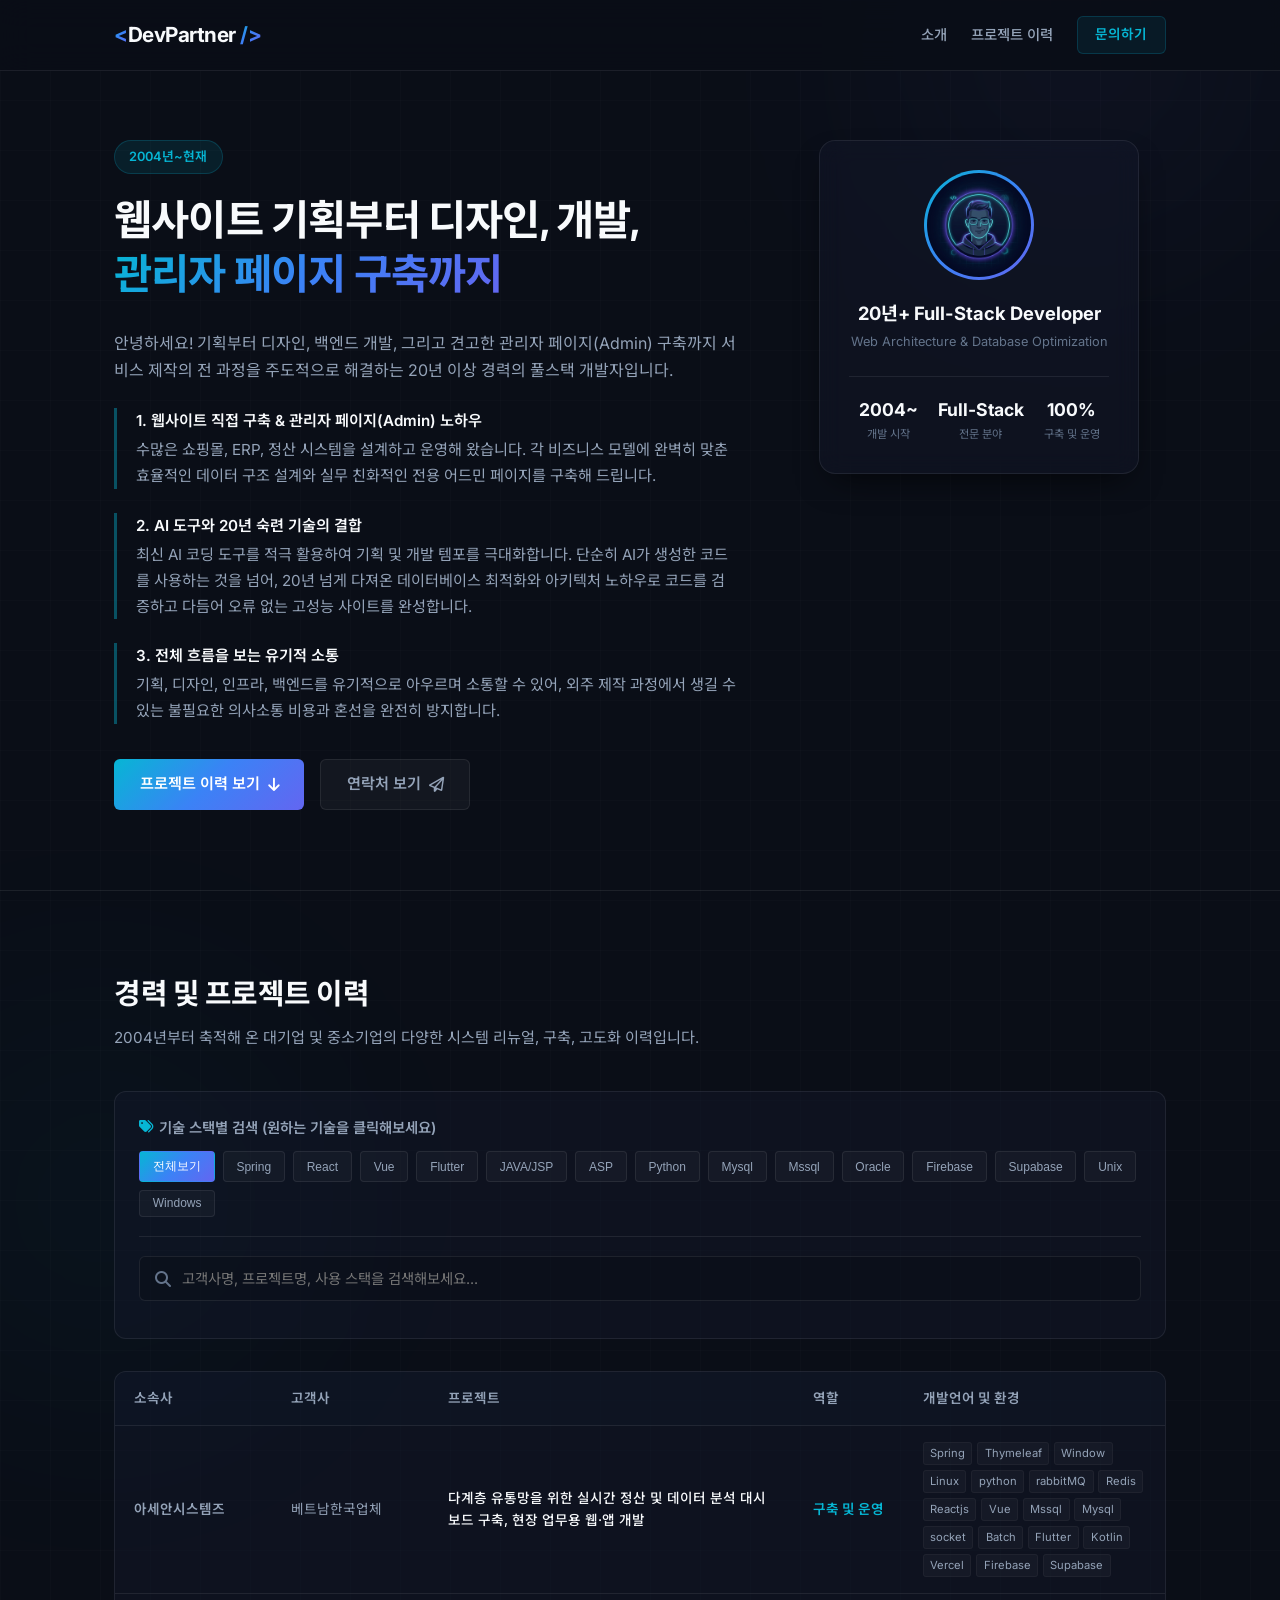
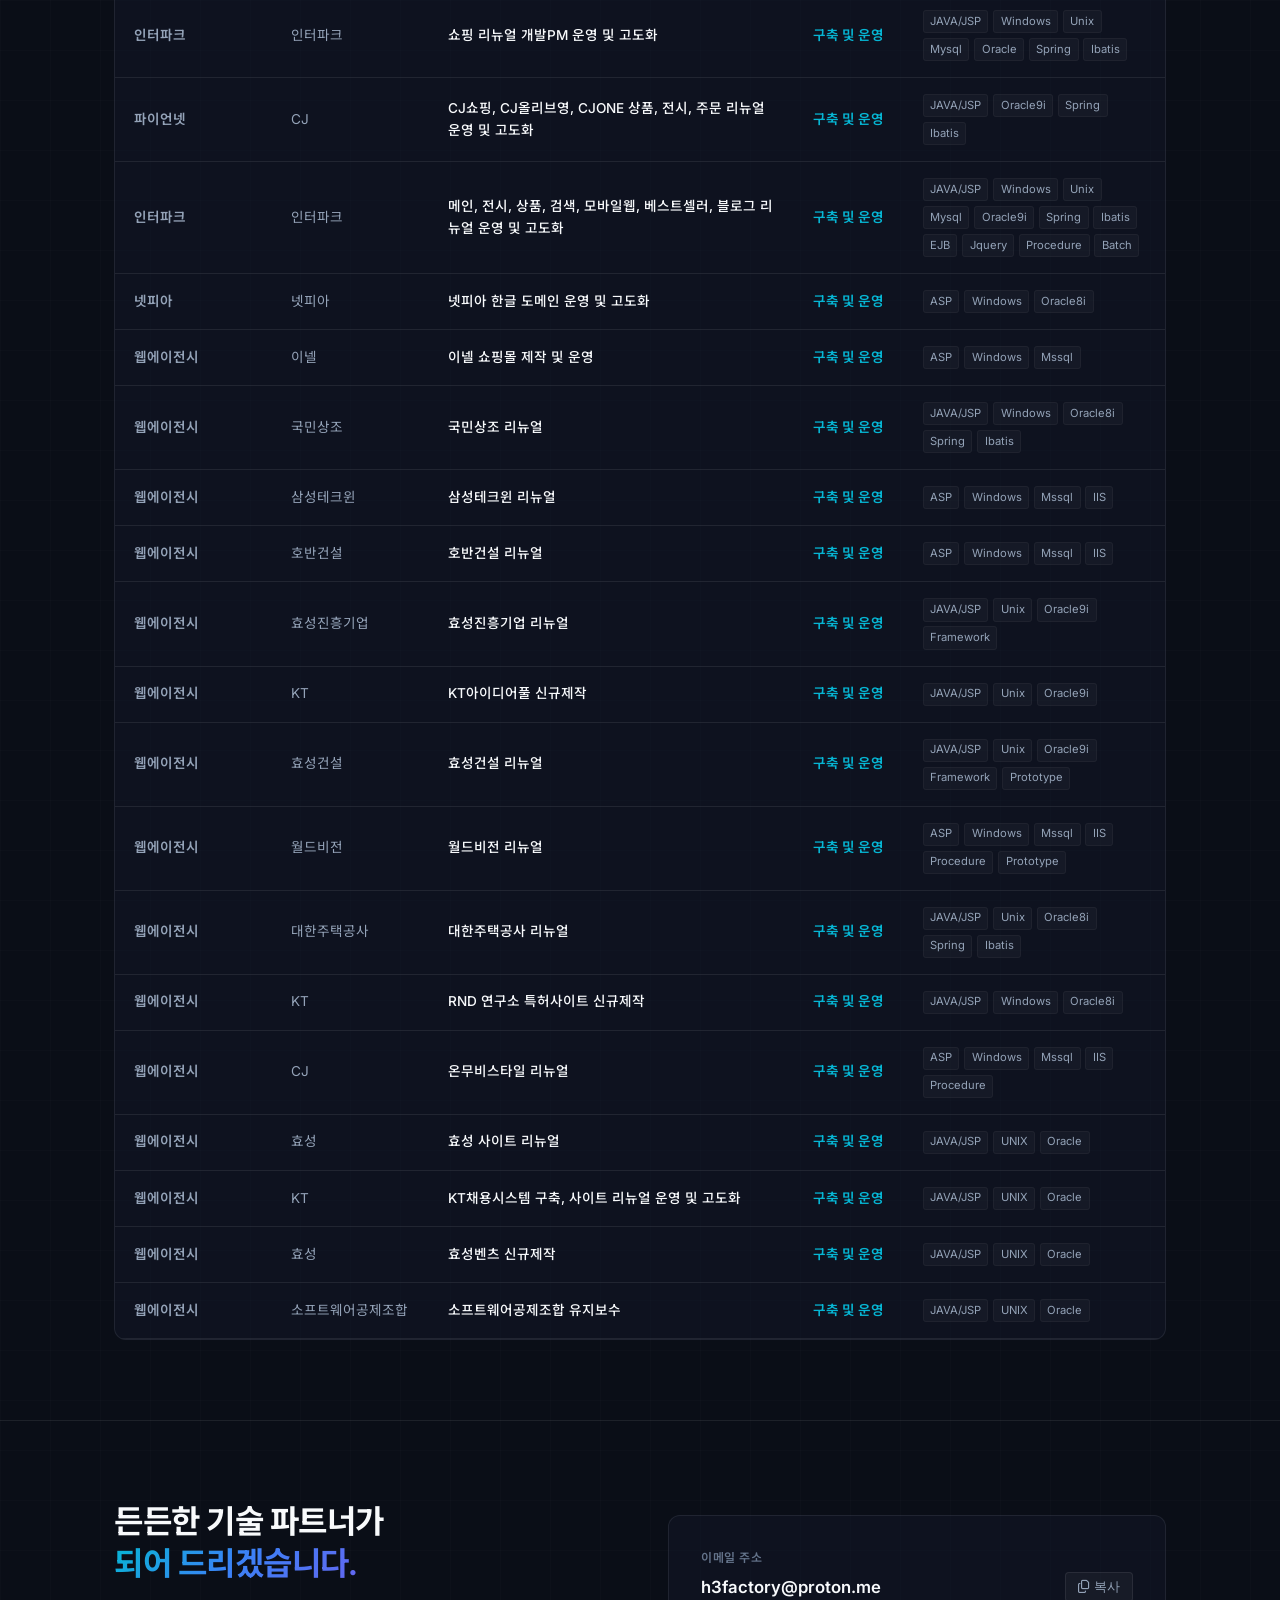
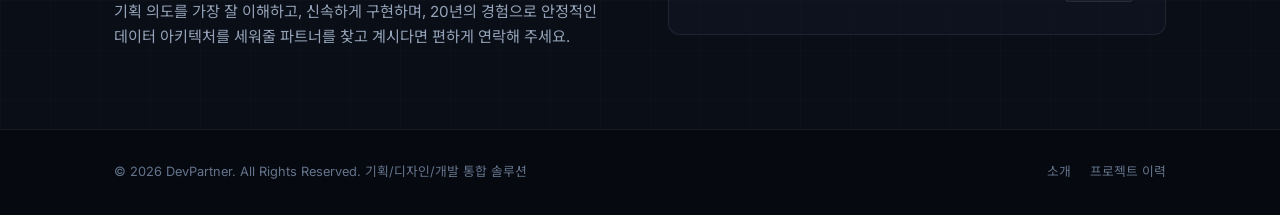
==== commit 971373b1: "11 22" ====
--- a/profile.html
+++ b/profile.html
@@ -44,10 +44,10 @@
         <section id="about" class="intro-section">
             <div class="container intro-container">
                 <div class="intro-content">
-                    <div class="badge">Since 2004 (20년+ 경력)</div>
+                    <div class="badge">2004년~현재</div>
                     <h1 class="intro-title">
                         웹사이트 기획부터 디자인, 개발,<br>
-                        <span class="text-gradient">관리자 페이지 구축까지</span> 직접 완수합니다.
+                        <span class="text-gradient">관리자 페이지 구축까지</span>
                     </h1>
                     <div class="intro-body-text">
                         <p>
@@ -90,8 +90,8 @@
                                     <span class="stat-label">개발 시작</span>
                                 </div>
                                 <div class="stat-item">
-                                    <span class="stat-num">20+</span>
-                                    <span class="stat-label">프로젝트</span>
+                                    <span class="stat-num">Full-Stack</span>
+                                    <span class="stat-label">전문 분야</span>
                                 </div>
                                 <div class="stat-item">
                                     <span class="stat-num">100%</span>
--- a/style.css
+++ b/style.css
@@ -344,9 +344,10 @@
 }
 
 .stat-num {
-    font-size: 1.2rem;
+    font-size: 1.1rem;
     font-weight: 700;
     color: var(--text-primary);
+    white-space: nowrap;
 }
 
 .stat-label {
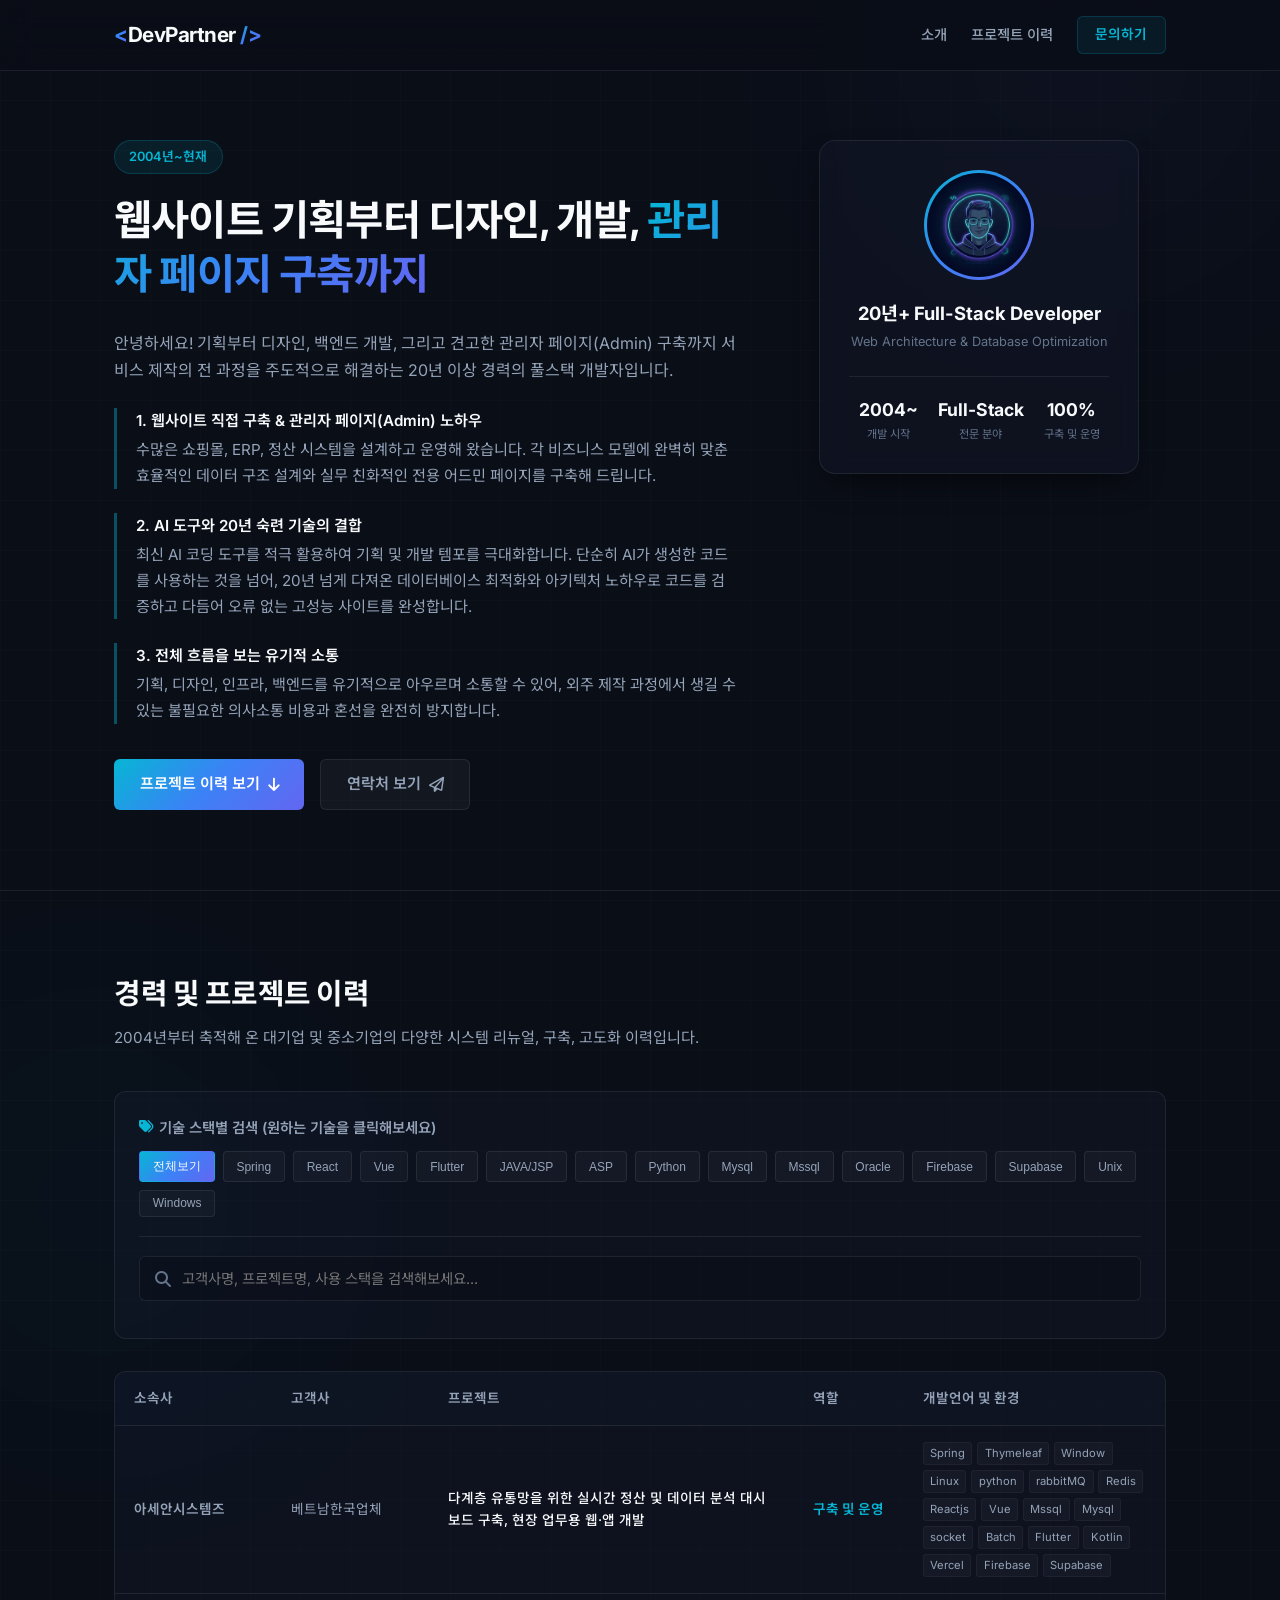
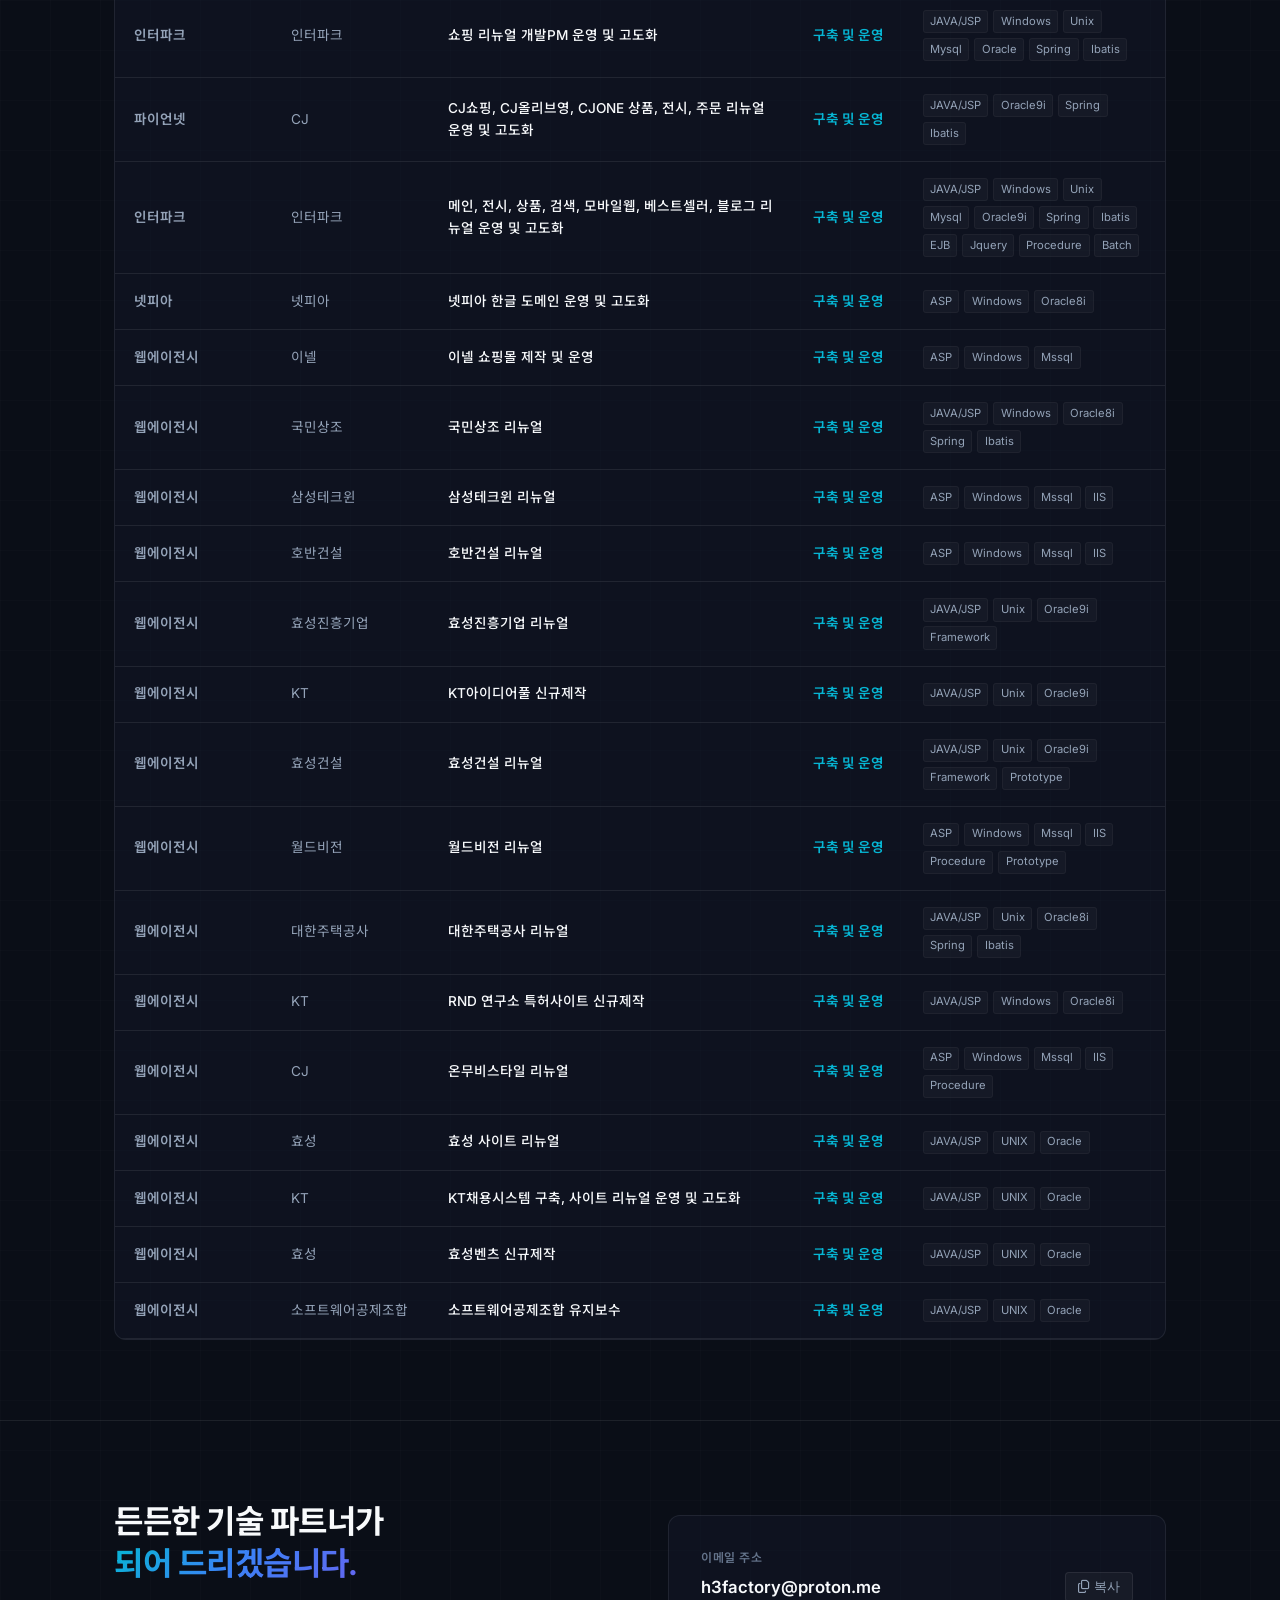
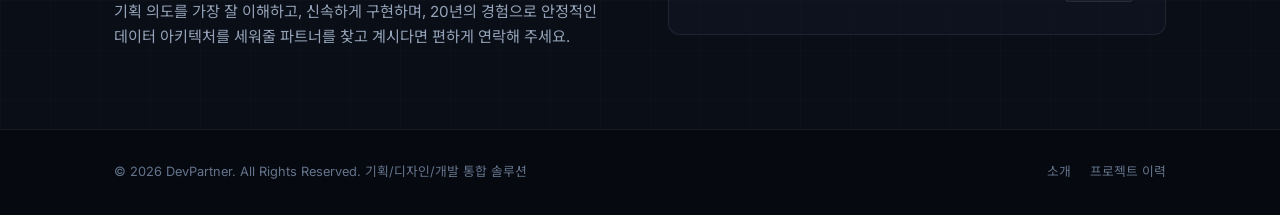
==== commit 11fec08a: "123 123" ====
--- a/profile.html
+++ b/profile.html
@@ -17,7 +17,7 @@
     <!-- Font Awesome for Icons -->
     <link rel="stylesheet" href="https://cdnjs.cloudflare.com/ajax/libs/font-awesome/6.4.0/css/all.min.css">
     <!-- Custom Style -->
-    <link rel="stylesheet" href="style.css?1">
+    <link rel="stylesheet" href="profile.css?1">
 </head>
 
 <body>
@@ -46,7 +46,7 @@
                 <div class="intro-content">
                     <div class="badge">2004년~현재</div>
                     <h1 class="intro-title">
-                        웹사이트 기획부터 디자인, 개발,<br>
+                        웹사이트 기획부터 디자인, 개발,
                         <span class="text-gradient">관리자 페이지 구축까지</span>
                     </h1>
                     <div class="intro-body-text">
--- a/profile.css
+++ b/profile.css
@@ -0,0 +1,968 @@
+/* Design System & Reset */
+:root {
+    --bg-main: #0a0e17;
+    --bg-card: rgba(20, 27, 45, 0.4);
+    --bg-header: rgba(10, 14, 23, 0.85);
+    --border-color: rgba(255, 255, 255, 0.08);
+    --border-hover: rgba(56, 189, 248, 0.3);
+    
+    --text-primary: #f8fafc;
+    --text-secondary: #94a3b8;
+    --text-muted: #64748b;
+    
+    --accent-blue: #3b82f6;
+    --accent-teal: #0d9488;
+    --accent-cyan: #06b6d4;
+    --accent-indigo: #6366f1;
+    --gradient-primary: linear-gradient(135deg, #06b6d4 0%, #3b82f6 50%, #6366f1 100%);
+    
+    --font-sans: 'Inter', 'Noto Sans KR', sans-serif;
+    --transition-smooth: all 0.25s cubic-bezier(0.4, 0, 0.2, 1);
+    --shadow-premium: 0 15px 35px -15px rgba(0, 0, 0, 0.8);
+    --shadow-glow: 0 0 15px rgba(6, 182, 212, 0.15);
+}
+
+* {
+    margin: 0;
+    padding: 0;
+    box-sizing: border-box;
+}
+
+html {
+    scroll-behavior: smooth;
+    font-size: 16px;
+    overflow-x: hidden;
+}
+
+body {
+    background-color: var(--bg-main);
+    color: var(--text-primary);
+    font-family: var(--font-sans);
+    line-height: 1.6;
+    overflow-x: hidden;
+    position: relative;
+}
+
+/* Background Aesthetics */
+.grid-bg {
+    position: absolute;
+    top: 0;
+    left: 0;
+    width: 100%;
+    height: 100%;
+    background-size: 50px 50px;
+    background-image: 
+        linear-gradient(to right, rgba(255, 255, 255, 0.012) 1px, transparent 1px),
+        linear-gradient(to bottom, rgba(255, 255, 255, 0.012) 1px, transparent 1px);
+    pointer-events: none;
+    z-index: -2;
+}
+
+.glow-effect {
+    position: absolute;
+    width: 600px;
+    height: 600px;
+    border-radius: 50%;
+    filter: blur(120px);
+    pointer-events: none;
+    z-index: -1;
+    opacity: 0.5;
+}
+
+.glow-1 {
+    top: -250px;
+    right: -100px;
+    background: radial-gradient(circle, rgba(99, 102, 241, 0.15) 0%, transparent 70%);
+}
+
+.glow-2 {
+    top: 900px;
+    left: -200px;
+    background: radial-gradient(circle, rgba(6, 182, 212, 0.1) 0%, transparent 70%);
+}
+
+/* Container */
+.container {
+    width: 100%;
+    max-width: 1100px;
+    margin: 0 auto;
+    padding: 0 1.5rem;
+}
+
+/* Typography & Accent */
+.text-gradient {
+    background: var(--gradient-primary);
+    -webkit-background-clip: text;
+    -webkit-text-fill-color: transparent;
+    font-weight: 700;
+}
+
+/* Buttons */
+.btn {
+    display: inline-flex;
+    align-items: center;
+    justify-content: center;
+    gap: 0.5rem;
+    padding: 0.75rem 1.6rem;
+    font-size: 0.95rem;
+    font-weight: 600;
+    border-radius: 6px;
+    cursor: pointer;
+    transition: var(--transition-smooth);
+    text-decoration: none;
+}
+
+.btn-primary {
+    background: var(--gradient-primary);
+    color: #fff;
+    border: none;
+}
+
+.btn-primary:hover {
+    transform: translateY(-2px);
+    box-shadow: var(--shadow-glow);
+}
+
+.btn-secondary {
+    background: rgba(255, 255, 255, 0.04);
+    color: var(--text-secondary);
+    border: 1px solid var(--border-color);
+}
+
+.btn-secondary:hover {
+    background: rgba(255, 255, 255, 0.08);
+    border-color: var(--text-muted);
+    color: var(--text-primary);
+    transform: translateY(-2px);
+}
+
+.btn-sm {
+    padding: 0.4rem 0.8rem;
+    font-size: 0.8rem;
+}
+
+/* Header */
+.header {
+    position: fixed;
+    top: 0;
+    left: 0;
+    width: 100%;
+    max-width: 100vw;
+    box-sizing: border-box;
+    z-index: 100;
+    background: var(--bg-header);
+    backdrop-filter: blur(16px);
+    -webkit-backdrop-filter: blur(16px);
+    border-bottom: 1px solid var(--border-color);
+}
+
+.header-container {
+    height: 70px;
+    display: flex;
+    align-items: center;
+    justify-content: space-between;
+}
+
+.logo {
+    font-size: 1.3rem;
+    font-weight: 700;
+    color: var(--text-primary);
+    text-decoration: none;
+    letter-spacing: -0.5px;
+}
+
+.logo-accent {
+    background: var(--gradient-primary);
+    -webkit-background-clip: text;
+    -webkit-text-fill-color: transparent;
+}
+
+.nav {
+    display: flex;
+    align-items: center;
+    gap: 1.5rem;
+}
+
+.nav-link {
+    color: var(--text-secondary);
+    text-decoration: none;
+    font-size: 0.9rem;
+    font-weight: 500;
+    transition: var(--transition-smooth);
+}
+
+.nav-link:hover {
+    color: var(--text-primary);
+}
+
+.nav-btn {
+    background: rgba(6, 182, 212, 0.08);
+    color: var(--accent-cyan);
+    border: 1px solid rgba(6, 182, 212, 0.2);
+    padding: 0.45rem 1.1rem;
+    border-radius: 6px;
+    font-weight: 600;
+    text-decoration: none;
+    font-size: 0.85rem;
+    transition: var(--transition-smooth);
+}
+
+.nav-btn:hover {
+    background: var(--gradient-primary);
+    color: #fff;
+    border-color: transparent;
+}
+
+/* Intro Section */
+.intro-section {
+    padding-top: 140px;
+    padding-bottom: 80px;
+}
+
+.intro-container {
+    display: grid;
+    grid-template-columns: 1.25fr 0.75fr;
+    gap: 3.5rem;
+    align-items: flex-start;
+}
+
+.badge {
+    display: inline-flex;
+    background: rgba(6, 182, 212, 0.1);
+    color: var(--accent-cyan);
+    padding: 0.35rem 0.9rem;
+    border-radius: 50px;
+    font-size: 0.8rem;
+    font-weight: 600;
+    margin-bottom: 1.2rem;
+    border: 1px solid rgba(6, 182, 212, 0.2);
+}
+
+.intro-title {
+    font-size: 2.6rem;
+    font-weight: 700;
+    line-height: 1.3;
+    margin-bottom: 1.8rem;
+    letter-spacing: -0.8px;
+}
+
+.intro-body-text {
+    font-size: 1rem;
+    color: var(--text-secondary);
+    display: flex;
+    flex-direction: column;
+    gap: 1.5rem;
+    margin-bottom: 2.2rem;
+}
+
+.intro-body-text p {
+    line-height: 1.7;
+}
+
+.highlight-text {
+    border-left: 3px solid rgba(6, 182, 212, 0.4);
+    padding-left: 1.2rem;
+    font-size: 0.95rem;
+}
+
+.highlight-text strong {
+    color: var(--text-primary);
+    font-weight: 600;
+    display: inline-block;
+    margin-bottom: 0.2rem;
+}
+
+.intro-actions {
+    display: flex;
+    gap: 1rem;
+}
+
+.intro-visual {
+    display: flex;
+    justify-content: center;
+    position: sticky;
+    top: 110px;
+}
+
+/* Profile Card */
+.profile-card {
+    background: var(--bg-card);
+    backdrop-filter: blur(12px);
+    -webkit-backdrop-filter: blur(12px);
+    border: 1px solid var(--border-color);
+    border-radius: 16px;
+    padding: 1.8rem;
+    width: 100%;
+    max-width: 320px;
+    box-shadow: var(--shadow-premium);
+    text-align: center;
+    transition: var(--transition-smooth);
+}
+
+.profile-card:hover {
+    border-color: var(--border-hover);
+    transform: translateY(-2px);
+}
+
+.profile-avatar-wrapper {
+    width: 110px;
+    height: 110px;
+    border-radius: 50%;
+    margin: 0 auto 1.2rem auto;
+    padding: 3px;
+    background: var(--gradient-primary);
+}
+
+.profile-avatar {
+    width: 100%;
+    height: 100%;
+    border-radius: 50%;
+    object-fit: cover;
+    background: var(--bg-main);
+}
+
+.profile-name {
+    font-size: 1.15rem;
+    font-weight: 700;
+    margin-bottom: 0.2rem;
+}
+
+.profile-subtitle {
+    font-size: 0.8rem;
+    color: var(--text-muted);
+    margin-bottom: 1.5rem;
+}
+
+.profile-stats {
+    display: flex;
+    justify-content: space-around;
+    border-top: 1px solid var(--border-color);
+    padding-top: 1.2rem;
+}
+
+.stat-item {
+    display: flex;
+    flex-direction: column;
+    align-items: center;
+}
+
+.stat-num {
+    font-size: 1.1rem;
+    font-weight: 700;
+    color: var(--text-primary);
+    white-space: nowrap;
+}
+
+.stat-label {
+    font-size: 0.7rem;
+    color: var(--text-muted);
+    margin-top: 0.1rem;
+}
+
+/* Projects Section */
+.projects-section {
+    padding: 80px 0;
+    border-top: 1px solid var(--border-color);
+}
+
+.section-header-left {
+    margin-bottom: 2.5rem;
+}
+
+.section-title {
+    font-size: 1.8rem;
+    font-weight: 700;
+    margin-bottom: 0.6rem;
+    letter-spacing: -0.5px;
+}
+
+.section-subtitle {
+    font-size: 0.95rem;
+    color: var(--text-secondary);
+}
+
+/* Filters & Search */
+.filter-wrapper {
+    background: var(--bg-card);
+    border: 1px solid var(--border-color);
+    border-radius: 12px;
+    padding: 1.5rem;
+    margin-bottom: 2rem;
+}
+
+.filter-title {
+    font-size: 0.9rem;
+    font-weight: 600;
+    margin-bottom: 0.8rem;
+    color: var(--text-secondary);
+    display: flex;
+    align-items: center;
+    gap: 0.4rem;
+}
+
+.filter-title i {
+    color: var(--accent-cyan);
+}
+
+.tech-tags-container {
+    display: flex;
+    flex-wrap: wrap;
+    gap: 0.5rem;
+    margin-bottom: 1.2rem;
+}
+
+.tech-tag {
+    background: rgba(255, 255, 255, 0.03);
+    border: 1px solid var(--border-color);
+    color: var(--text-secondary);
+    padding: 0.35rem 0.8rem;
+    border-radius: 4px;
+    font-size: 0.75rem;
+    font-weight: 500;
+    cursor: pointer;
+    transition: var(--transition-smooth);
+}
+
+.tech-tag:hover {
+    background: rgba(255, 255, 255, 0.07);
+    color: var(--text-primary);
+}
+
+.tech-tag.active {
+    background: var(--gradient-primary);
+    color: #fff;
+    border-color: transparent;
+}
+
+.search-filter-box {
+    display: flex;
+    flex-direction: column;
+    gap: 0.8rem;
+    border-top: 1px solid var(--border-color);
+    padding-top: 1.2rem;
+}
+
+.search-input-wrapper {
+    position: relative;
+    width: 100%;
+}
+
+.search-icon {
+    position: absolute;
+    left: 1rem;
+    top: 50%;
+    transform: translateY(-50%);
+    color: var(--text-muted);
+}
+
+#project-search {
+    width: 100%;
+    background: rgba(0, 0, 0, 0.15);
+    border: 1px solid var(--border-color);
+    padding: 0.8rem 1rem 0.8rem 2.6rem;
+    border-radius: 6px;
+    color: var(--text-primary);
+    font-family: var(--font-sans);
+    font-size: 0.9rem;
+    transition: var(--transition-smooth);
+}
+
+#project-search:focus {
+    outline: none;
+    border-color: var(--accent-cyan);
+}
+
+.clear-search-btn {
+    position: absolute;
+    right: 1rem;
+    top: 50%;
+    transform: translateY(-50%);
+    background: none;
+    border: none;
+    color: var(--text-muted);
+    cursor: pointer;
+}
+
+.active-filters {
+    display: flex;
+    flex-wrap: wrap;
+    gap: 0.4rem;
+}
+
+.filter-badge {
+    background: rgba(6, 182, 212, 0.08);
+    color: var(--accent-cyan);
+    border: 1px solid rgba(6, 182, 212, 0.2);
+    padding: 0.25rem 0.6rem;
+    border-radius: 4px;
+    font-size: 0.75rem;
+    display: flex;
+    align-items: center;
+    gap: 0.3rem;
+}
+
+.filter-badge i {
+    cursor: pointer;
+}
+
+/* Project Table Layout */
+.project-table-container {
+    background: var(--bg-card);
+    border: 1px solid var(--border-color);
+    border-radius: 12px;
+    overflow: hidden;
+}
+
+.project-table {
+    width: 100%;
+    border-collapse: collapse;
+    text-align: left;
+}
+
+.project-table th {
+    background: rgba(15, 23, 42, 0.3);
+    padding: 1rem 1.2rem;
+    font-weight: 600;
+    font-size: 0.85rem;
+    color: var(--text-secondary);
+    border-bottom: 1px solid var(--border-color);
+}
+
+.project-table td {
+    padding: 1rem 1.2rem;
+    font-size: 0.85rem;
+    border-bottom: 1px solid var(--border-color);
+    color: var(--text-secondary);
+    vertical-align: middle;
+}
+
+.project-table tbody tr {
+    transition: var(--transition-smooth);
+}
+
+.project-table tbody tr:hover {
+    background: rgba(255, 255, 255, 0.015);
+}
+
+.project-table tbody tr:hover td {
+    color: var(--text-primary);
+}
+
+.project-table td strong {
+    color: var(--text-primary);
+    font-weight: 500;
+}
+
+.cell-company {
+    font-weight: 600;
+}
+
+.cell-role {
+    font-weight: 600;
+    color: var(--accent-cyan) !important;
+    white-space: nowrap;
+}
+
+.tech-badges-wrapper {
+    display: flex;
+    flex-wrap: wrap;
+    gap: 0.3rem;
+}
+
+.badge-tech {
+    background: rgba(255, 255, 255, 0.03);
+    border: 1px solid rgba(255, 255, 255, 0.04);
+    color: var(--text-secondary);
+    padding: 0.1rem 0.4rem;
+    border-radius: 3px;
+    font-size: 0.7rem;
+    font-family: 'Inter', sans-serif;
+}
+
+tr:hover .badge-tech {
+    background: rgba(255, 255, 255, 0.06);
+    color: var(--text-primary);
+}
+
+/* Mobile Cards View */
+.project-cards-container {
+    display: none;
+    flex-direction: column;
+    gap: 0.8rem;
+    padding: 1.2rem;
+}
+
+.project-card-item {
+    background: rgba(0, 0, 0, 0.15);
+    border: 1px solid var(--border-color);
+    border-radius: 8px;
+    padding: 1.2rem;
+    transition: var(--transition-smooth);
+}
+
+.project-card-item:hover {
+    border-color: var(--border-hover);
+}
+
+.p-card-header {
+    display: flex;
+    justify-content: space-between;
+    align-items: flex-start;
+    margin-bottom: 0.6rem;
+    border-bottom: 1px solid rgba(255, 255, 255, 0.04);
+    padding-bottom: 0.6rem;
+}
+
+.p-card-meta {
+    display: flex;
+    flex-direction: column;
+}
+
+.p-card-company {
+    font-size: 0.75rem;
+    color: var(--accent-cyan);
+    font-weight: 600;
+}
+
+.p-card-client {
+    font-size: 0.95rem;
+    font-weight: 700;
+    color: var(--text-primary);
+}
+
+.p-card-role {
+    background: rgba(13, 148, 136, 0.15);
+    color: var(--accent-teal);
+    font-size: 0.7rem;
+    font-weight: 600;
+    padding: 0.15rem 0.4rem;
+    border-radius: 3px;
+}
+
+.p-card-title {
+    font-size: 0.9rem;
+    color: var(--text-primary);
+    margin-bottom: 0.8rem;
+    line-height: 1.45;
+}
+
+.p-card-techs {
+    display: flex;
+    flex-wrap: wrap;
+    gap: 0.3rem;
+}
+
+/* No Results State */
+.no-results {
+    text-align: center;
+    padding: 3rem 1.5rem;
+    color: var(--text-secondary);
+}
+
+.no-results i {
+    font-size: 2.5rem;
+    color: var(--text-muted);
+    margin-bottom: 0.8rem;
+}
+
+.no-results p {
+    margin-bottom: 1.2rem;
+}
+
+/* Contact Section Simple */
+.contact-section {
+    padding: 80px 0;
+    border-top: 1px solid var(--border-color);
+}
+
+.contact-container {
+    display: grid;
+    grid-template-columns: 1fr 1fr;
+    gap: 3.5rem;
+    align-items: center;
+}
+
+.contact-title {
+    font-size: 2rem;
+    font-weight: 700;
+    line-height: 1.3;
+    margin-bottom: 1rem;
+    letter-spacing: -0.5px;
+}
+
+.contact-desc {
+    font-size: 0.95rem;
+    color: var(--text-secondary);
+}
+
+.contact-card-simple {
+    background: var(--bg-card);
+    border: 1px solid var(--border-color);
+    border-radius: 12px;
+    padding: 2rem;
+}
+
+.contact-details-simple {
+    display: flex;
+    flex-direction: column;
+    gap: 1.2rem;
+}
+
+.contact-item-simple {
+    display: flex;
+    flex-direction: column;
+    gap: 0.3rem;
+}
+
+.contact-label-simple {
+    font-size: 0.75rem;
+    color: var(--text-muted);
+    text-transform: uppercase;
+    letter-spacing: 0.5px;
+    font-weight: 600;
+}
+
+.contact-value-row {
+    display: flex;
+    align-items: center;
+    justify-content: space-between;
+    gap: 1rem;
+}
+
+.contact-value-simple {
+    font-size: 1.05rem;
+    font-weight: 600;
+    color: var(--text-primary);
+    font-family: 'Inter', sans-serif;
+}
+
+.copy-btn-simple {
+    background: rgba(255, 255, 255, 0.04);
+    border: 1px solid var(--border-color);
+    color: var(--text-secondary);
+    cursor: pointer;
+    padding: 0.35rem 0.75rem;
+    border-radius: 4px;
+    font-size: 0.8rem;
+    font-weight: 500;
+    display: flex;
+    align-items: center;
+    gap: 0.3rem;
+    transition: var(--transition-smooth);
+}
+
+.copy-btn-simple:hover {
+    background: rgba(255, 255, 255, 0.1);
+    color: var(--text-primary);
+    border-color: var(--text-muted);
+}
+
+/* Toast */
+.toast {
+    position: fixed;
+    bottom: 2rem;
+    right: 2rem;
+    background: #0d9488;
+    color: white;
+    padding: 0.75rem 1.4rem;
+    border-radius: 6px;
+    font-weight: 600;
+    box-shadow: 0 10px 25px rgba(13, 148, 136, 0.3);
+    z-index: 1000;
+    opacity: 0;
+    transform: translateY(20px);
+    pointer-events: none;
+    transition: var(--transition-smooth);
+}
+
+.toast.show {
+    opacity: 1;
+    transform: translateY(0);
+}
+
+/* Footer */
+.footer {
+    border-top: 1px solid var(--border-color);
+    padding: 2rem 0;
+    background: #060910;
+}
+
+.footer-container {
+    display: flex;
+    justify-content: space-between;
+    align-items: center;
+}
+
+.copyright {
+    font-size: 0.8rem;
+    color: var(--text-muted);
+}
+
+.footer-links {
+    display: flex;
+    gap: 1.2rem;
+}
+
+.footer-links a {
+    font-size: 0.8rem;
+    color: var(--text-muted);
+    text-decoration: none;
+    transition: var(--transition-smooth);
+}
+
+.footer-links a:hover {
+    color: var(--text-primary);
+}
+
+/* Responsive */
+@media (max-width: 992px) {
+    .intro-container {
+        grid-template-columns: 1fr;
+        gap: 3rem;
+    }
+    
+    .intro-visual {
+        order: -1;
+        position: relative;
+        top: 0;
+        margin-bottom: 1rem;
+    }
+    
+    .profile-card {
+        max-width: 100%;
+        display: flex;
+        align-items: center;
+        text-align: left;
+        gap: 2rem;
+    }
+    
+    .profile-avatar-wrapper {
+        margin: 0;
+    }
+    
+    .profile-subtitle {
+        margin-bottom: 0.5rem;
+    }
+    
+    .profile-stats {
+        border-top: none;
+        padding-top: 0;
+        gap: 2rem;
+        justify-content: flex-start;
+    }
+    
+    .contact-container {
+        grid-template-columns: 1fr;
+        gap: 2.5rem;
+    }
+}
+
+@media (max-width: 768px) {
+    html {
+        font-size: 15px;
+    }
+    
+    /* Header & Navigation Mobile adjustments */
+    .header-container {
+        padding: 0 1rem;
+    }
+    
+    .logo {
+        font-size: 1.15rem;
+    }
+    
+    .nav {
+        gap: 0.8rem;
+    }
+    
+    .nav-link {
+        font-size: 0.8rem;
+    }
+    
+    .nav-btn {
+        font-size: 0.8rem;
+        padding: 0.35rem 0.8rem;
+    }
+    
+    /* Intro actions buttons layout on mobile */
+    .intro-actions {
+        flex-direction: column;
+        gap: 0.8rem;
+        width: 100%;
+    }
+    
+    .intro-actions .btn {
+        width: 100%;
+        justify-content: center;
+        padding: 0.85rem 1.5rem;
+    }
+    
+    .intro-title {
+        font-size: 2rem;
+    }
+    
+    .profile-card {
+        flex-direction: column;
+        text-align: center;
+        gap: 1rem;
+    }
+    
+    .profile-avatar-wrapper {
+        margin: 0 auto;
+    }
+    
+    .profile-stats {
+        border-top: 1px solid var(--border-color);
+        padding-top: 1rem;
+        justify-content: space-around;
+        width: 100%;
+    }
+    
+    /* Table Responsive Flip */
+    .project-table {
+        display: none;
+    }
+    
+    .project-cards-container {
+        display: flex;
+    }
+    
+    .footer-container {
+        flex-direction: column;
+        gap: 1rem;
+        text-align: center;
+    }
+}
+
+/* Extra small devices adjustments */
+@media (max-width: 600px) {
+    .nav-link {
+        display: none;
+    }
+    .nav {
+        gap: 0;
+    }
+    .contact-card-simple {
+        padding: 1.5rem;
+    }
+    .contact-value-row {
+        flex-direction: column;
+        align-items: flex-start;
+        gap: 0.6rem;
+    }
+    .copy-btn-simple {
+        width: 100%;
+        justify-content: center;
+    }
+}
+
+@media (max-width: 400px) {
+    .logo {
+        font-size: 1.05rem;
+    }
+    
+    .nav-btn {
+        font-size: 0.75rem;
+        padding: 0.3rem 0.6rem;
+    }
+}
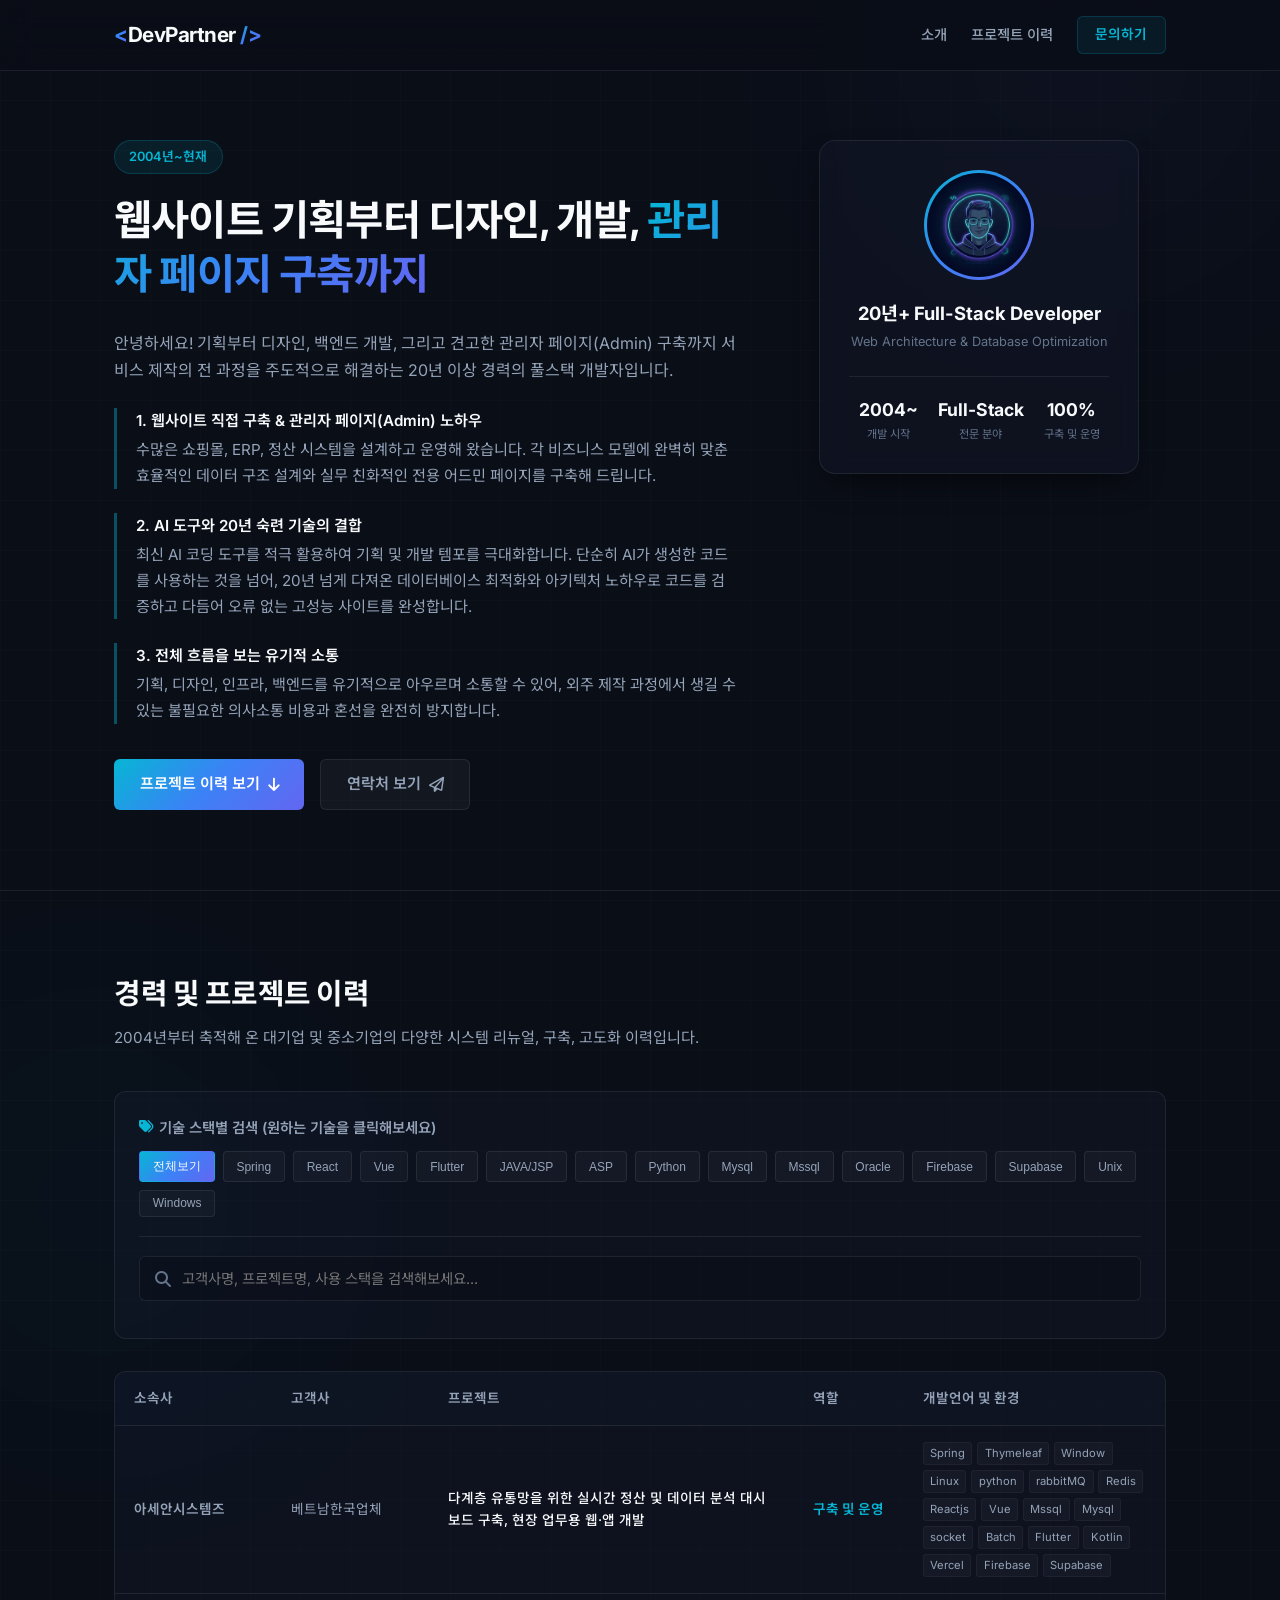
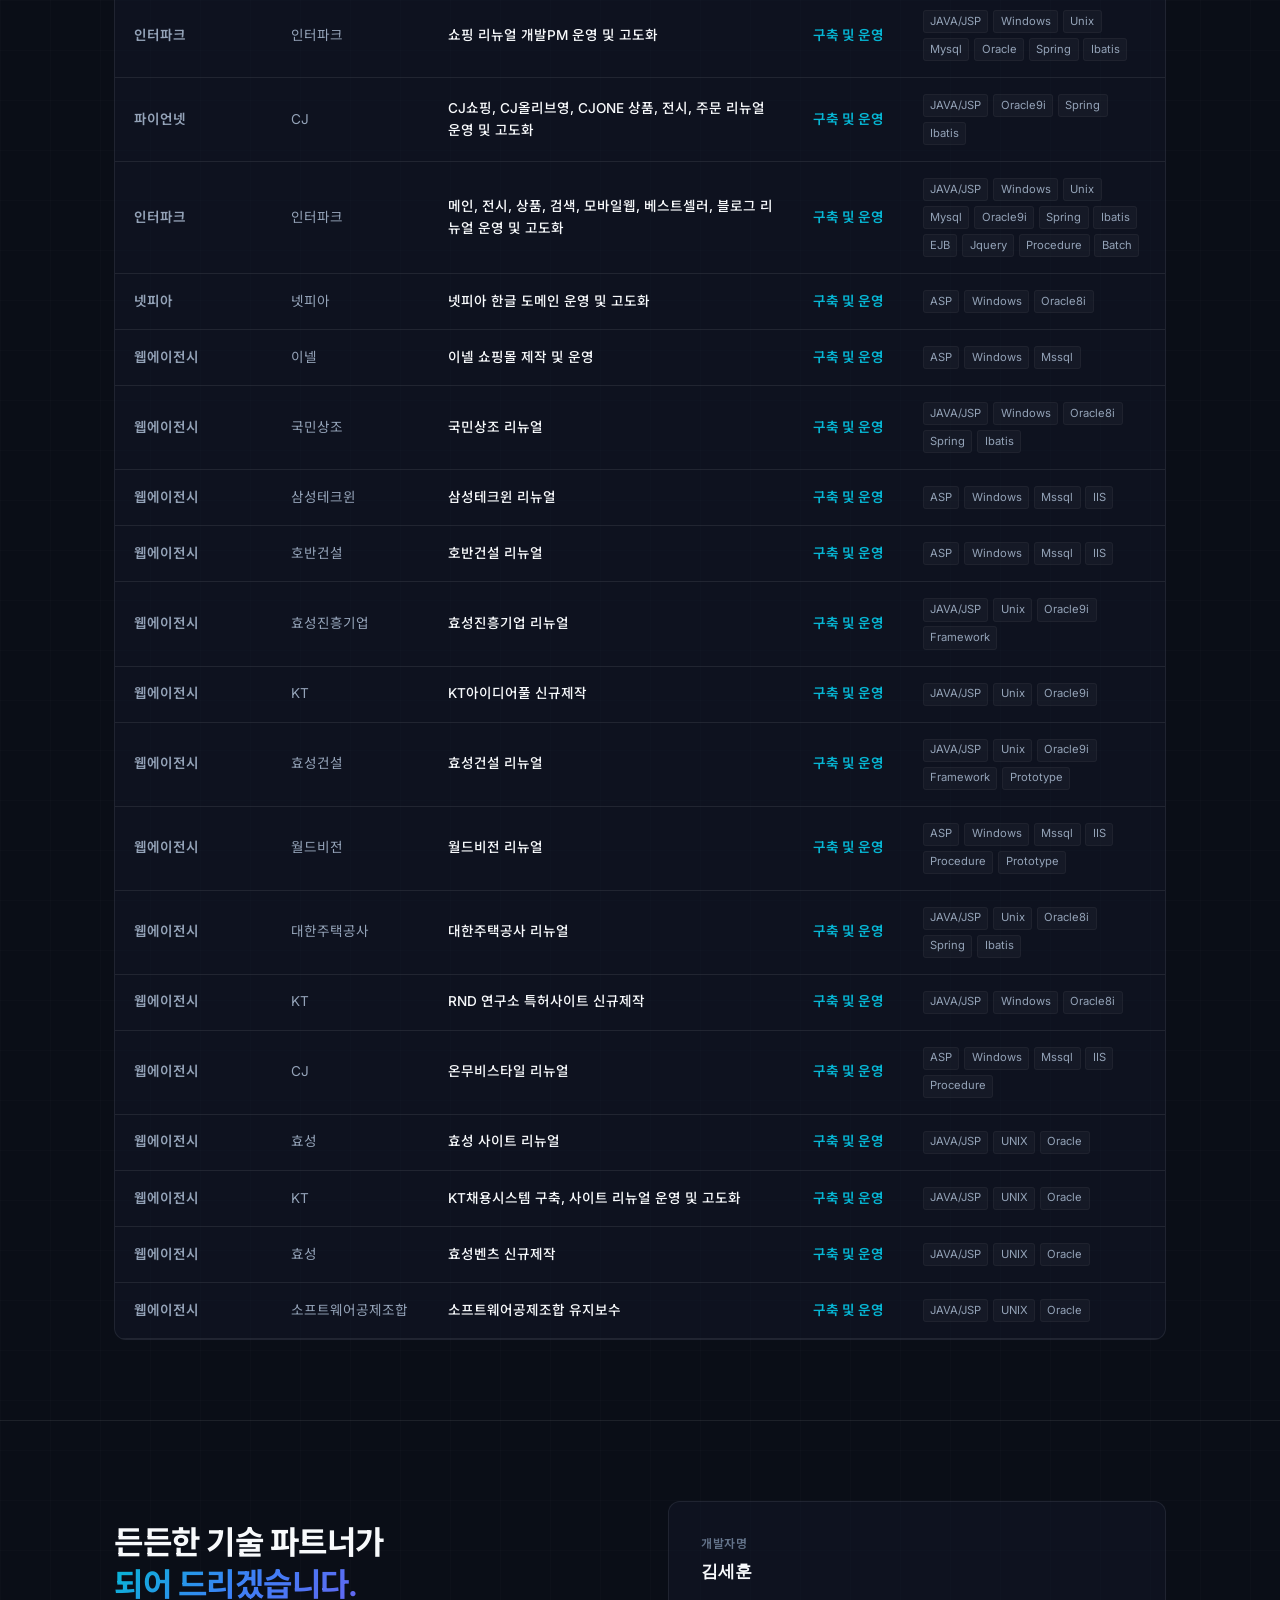
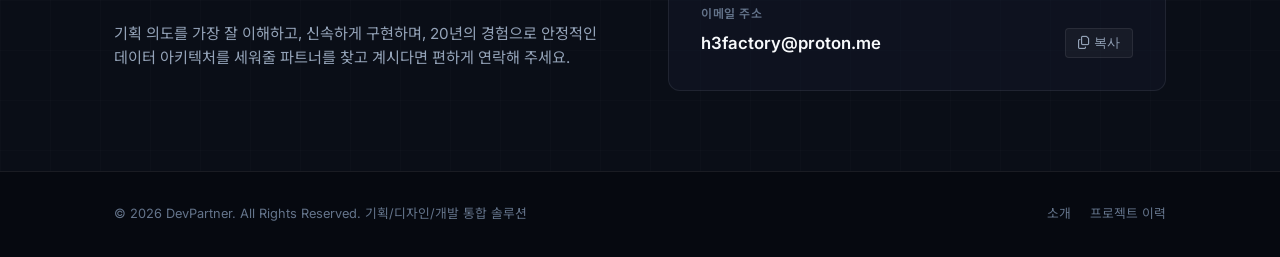
==== commit 2efaef2d: "34 234" ====
--- a/profile.html
+++ b/profile.html
@@ -175,6 +175,12 @@
                 <div class="contact-card-simple">
                     <div class="contact-details-simple">
                         <div class="contact-item-simple">
+                            <span class="contact-label-simple">개발자명</span>
+                            <div class="contact-value-row">
+                                <span class="contact-value-simple">김세훈</span>
+                            </div>
+                        </div>
+                        <div class="contact-item-simple">
                             <span class="contact-label-simple">이메일 주소</span>
                             <div class="contact-value-row">
                                 <span class="contact-value-simple" id="email-text">h3factory@proton.me</span>
